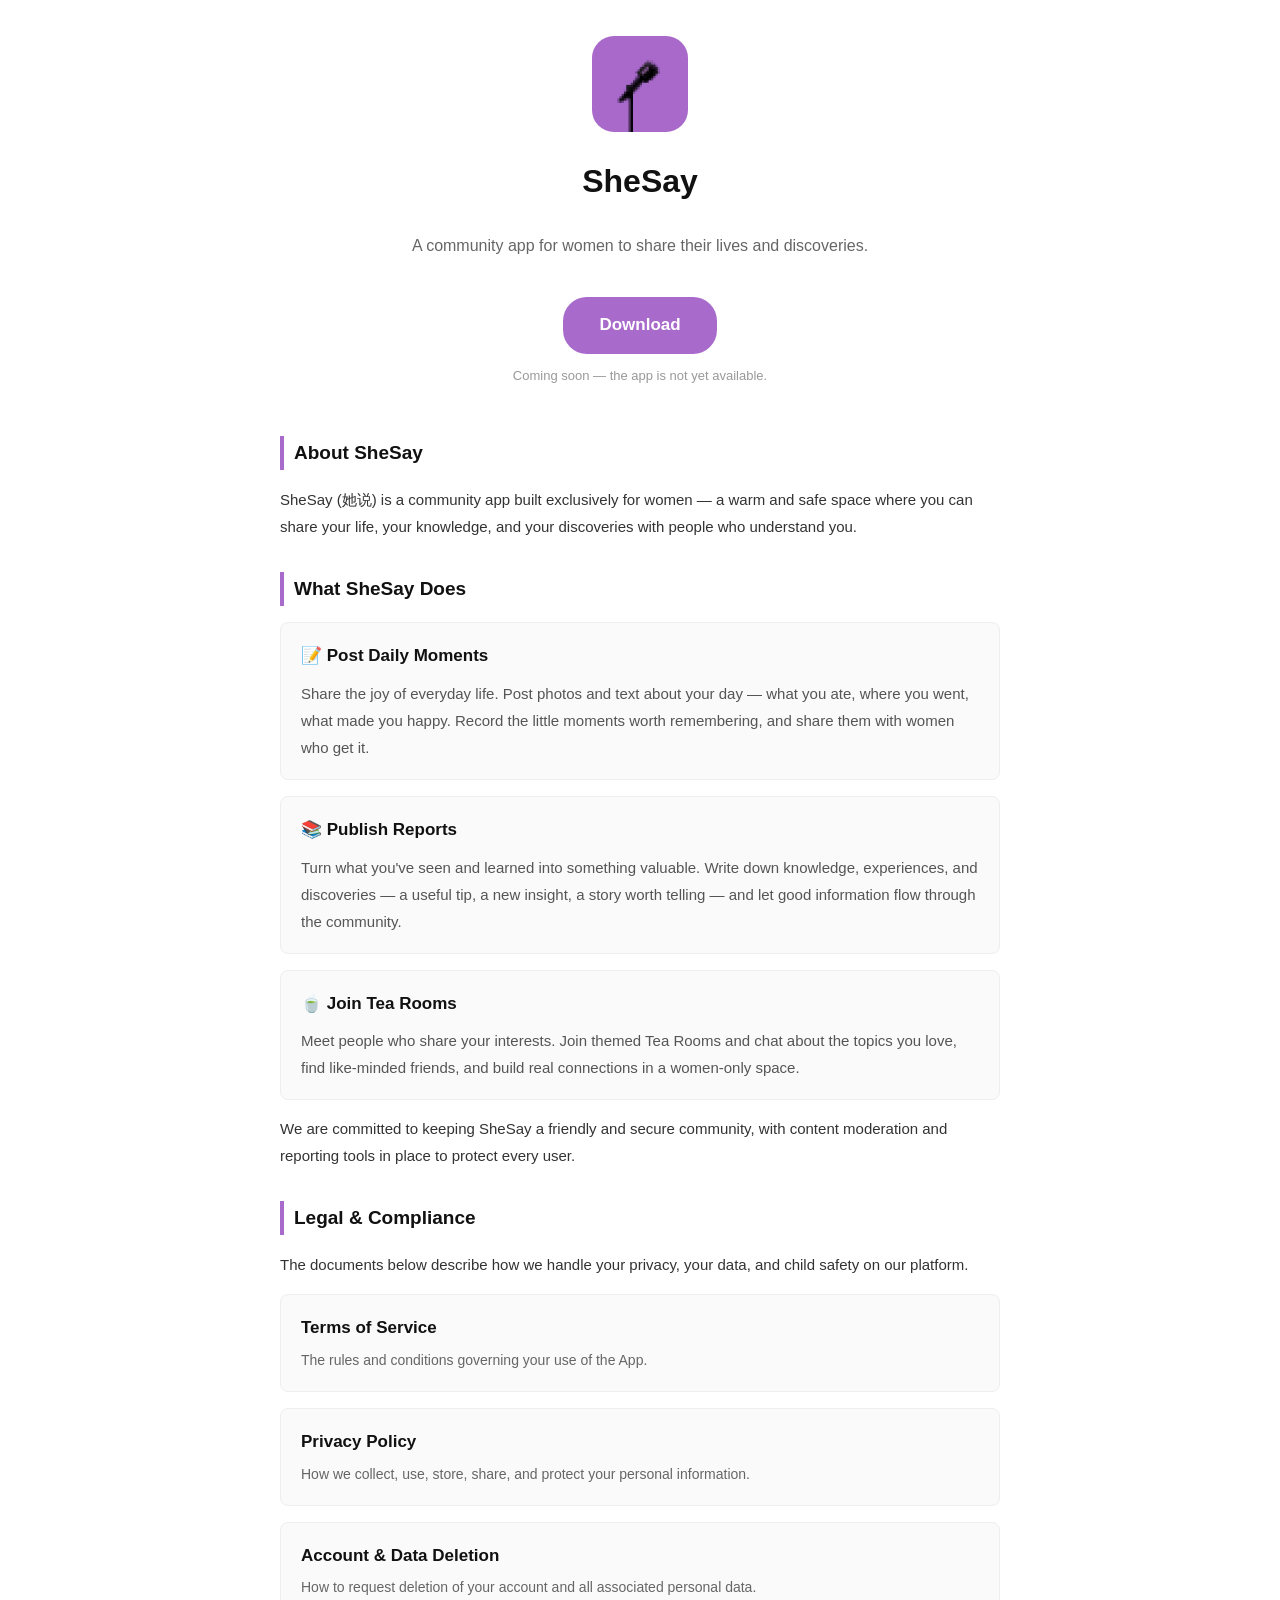
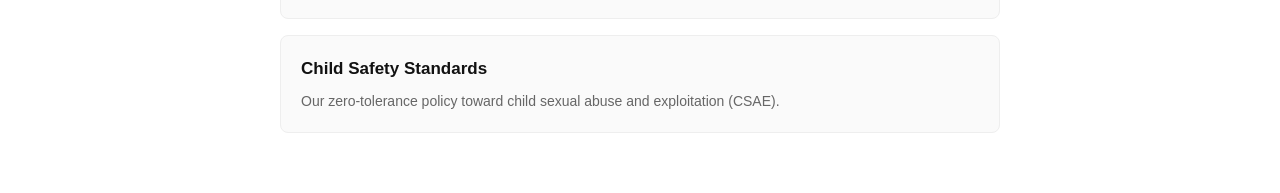
==== index.html @ cd136741 "用途说明标题改为直接陈述（About SheSay / What SheSay Does）" ====
<!DOCTYPE html>
<html lang="en">
<head>
<meta charset="UTF-8">
<meta name="viewport" content="width=device-width, initial-scale=1.0">
<title>SheSay — A Community for Women</title>
<style>
  body { font-family: -apple-system, "Segoe UI", "Helvetica Neue", Arial, sans-serif; line-height: 1.8; color: #333; max-width: 720px; margin: 0 auto; padding: 24px 20px 60px; }
  h1 { font-size: 26px; color: #111; }
  h2 { font-size: 19px; color: #111; margin-top: 32px; border-left: 4px solid #a86acb; padding-left: 10px; }
  .date { color: #888; font-size: 14px; }
  p, li { font-size: 15px; }
  a { color: #a86acb; text-decoration: none; }
  .card { display: block; background: #fafafa; border: 1px solid #eee; border-radius: 8px; padding: 18px 20px; margin-top: 16px; color: #333; }
  .card:hover { border-color: #a86acb; }
  .card .title { font-size: 17px; font-weight: 600; color: #111; }
  .card .desc { font-size: 14px; color: #666; margin-top: 4px; }

  .hero { text-align: center; padding: 12px 0 4px; }
  .hero .tagline { color: #666; font-size: 16px; margin-top: 6px; }
  .download-btn { display: inline-block; background: #a86acb; color: #fff; font-size: 17px; font-weight: 600; padding: 13px 36px; border-radius: 24px; margin-top: 20px; }
  .download-btn:hover { background: #8f4fb0; }
  .coming-soon { color: #999; font-size: 13px; margin-top: 10px; }
  ul { padding-left: 22px; }
  .feature { background: #fafafa; border: 1px solid #eee; border-radius: 8px; padding: 18px 20px; margin-top: 16px; }
  .feature .feature-title { font-size: 17px; font-weight: 600; color: #111; }
  .feature p { margin: 8px 0 0; color: #555; }
</style>
</head>
<body>

<div class="hero">
  <img src="app-icon.png" alt="SheSay app icon" style="width: 96px; height: 96px; border-radius: 22px; display: block; margin: 0 auto 12px;">
  <h1 style="font-size: 32px;">SheSay</h1>
  <p class="tagline">A community app for women to share their lives and discoveries.</p>

  <!-- 下载按钮：App 尚未发布，先预留占位。正式发布后把 href 替换为真实的 APK/AAB 或 Google Play 链接 -->
  <a class="download-btn" href="#">Download</a>
  <p class="coming-soon">Coming soon — the app is not yet available.</p>
</div>

<h2>About SheSay</h2>
<p>SheSay (她说) is a community app built exclusively for women — a warm and safe space where you can share your life, your knowledge, and your discoveries with people who understand you.</p>

<h2>What SheSay Does</h2>

<div class="feature">
  <div class="feature-title">📝 Post Daily Moments</div>
  <p>Share the joy of everyday life. Post photos and text about your day — what you ate, where you went, what made you happy. Record the little moments worth remembering, and share them with women who get it.</p>
</div>

<div class="feature">
  <div class="feature-title">📚 Publish Reports</div>
  <p>Turn what you've seen and learned into something valuable. Write down knowledge, experiences, and discoveries — a useful tip, a new insight, a story worth telling — and let good information flow through the community.</p>
</div>

<div class="feature">
  <div class="feature-title">🍵 Join Tea Rooms</div>
  <p>Meet people who share your interests. Join themed Tea Rooms and chat about the topics you love, find like-minded friends, and build real connections in a women-only space.</p>
</div>

<p>We are committed to keeping SheSay a friendly and secure community, with content moderation and reporting tools in place to protect every user.</p>

<h2>Legal &amp; Compliance</h2>
<p>The documents below describe how we handle your privacy, your data, and child safety on our platform.</p>

<a class="card" href="terms-of-service.html">
  <div class="title">Terms of Service</div>
  <div class="desc">The rules and conditions governing your use of the App.</div>
</a>

<a class="card" href="privacy-policy.html">
  <div class="title">Privacy Policy</div>
  <div class="desc">How we collect, use, store, share, and protect your personal information.</div>
</a>

<a class="card" href="data-deletion.html">
  <div class="title">Account &amp; Data Deletion</div>
  <div class="desc">How to request deletion of your account and all associated personal data.</div>
</a>

<a class="card" href="child-safety-standards.html">
  <div class="title">Child Safety Standards</div>
  <div class="desc">Our zero-tolerance policy toward child sexual abuse and exploitation (CSAE).</div>
</a>

</body>
</html>
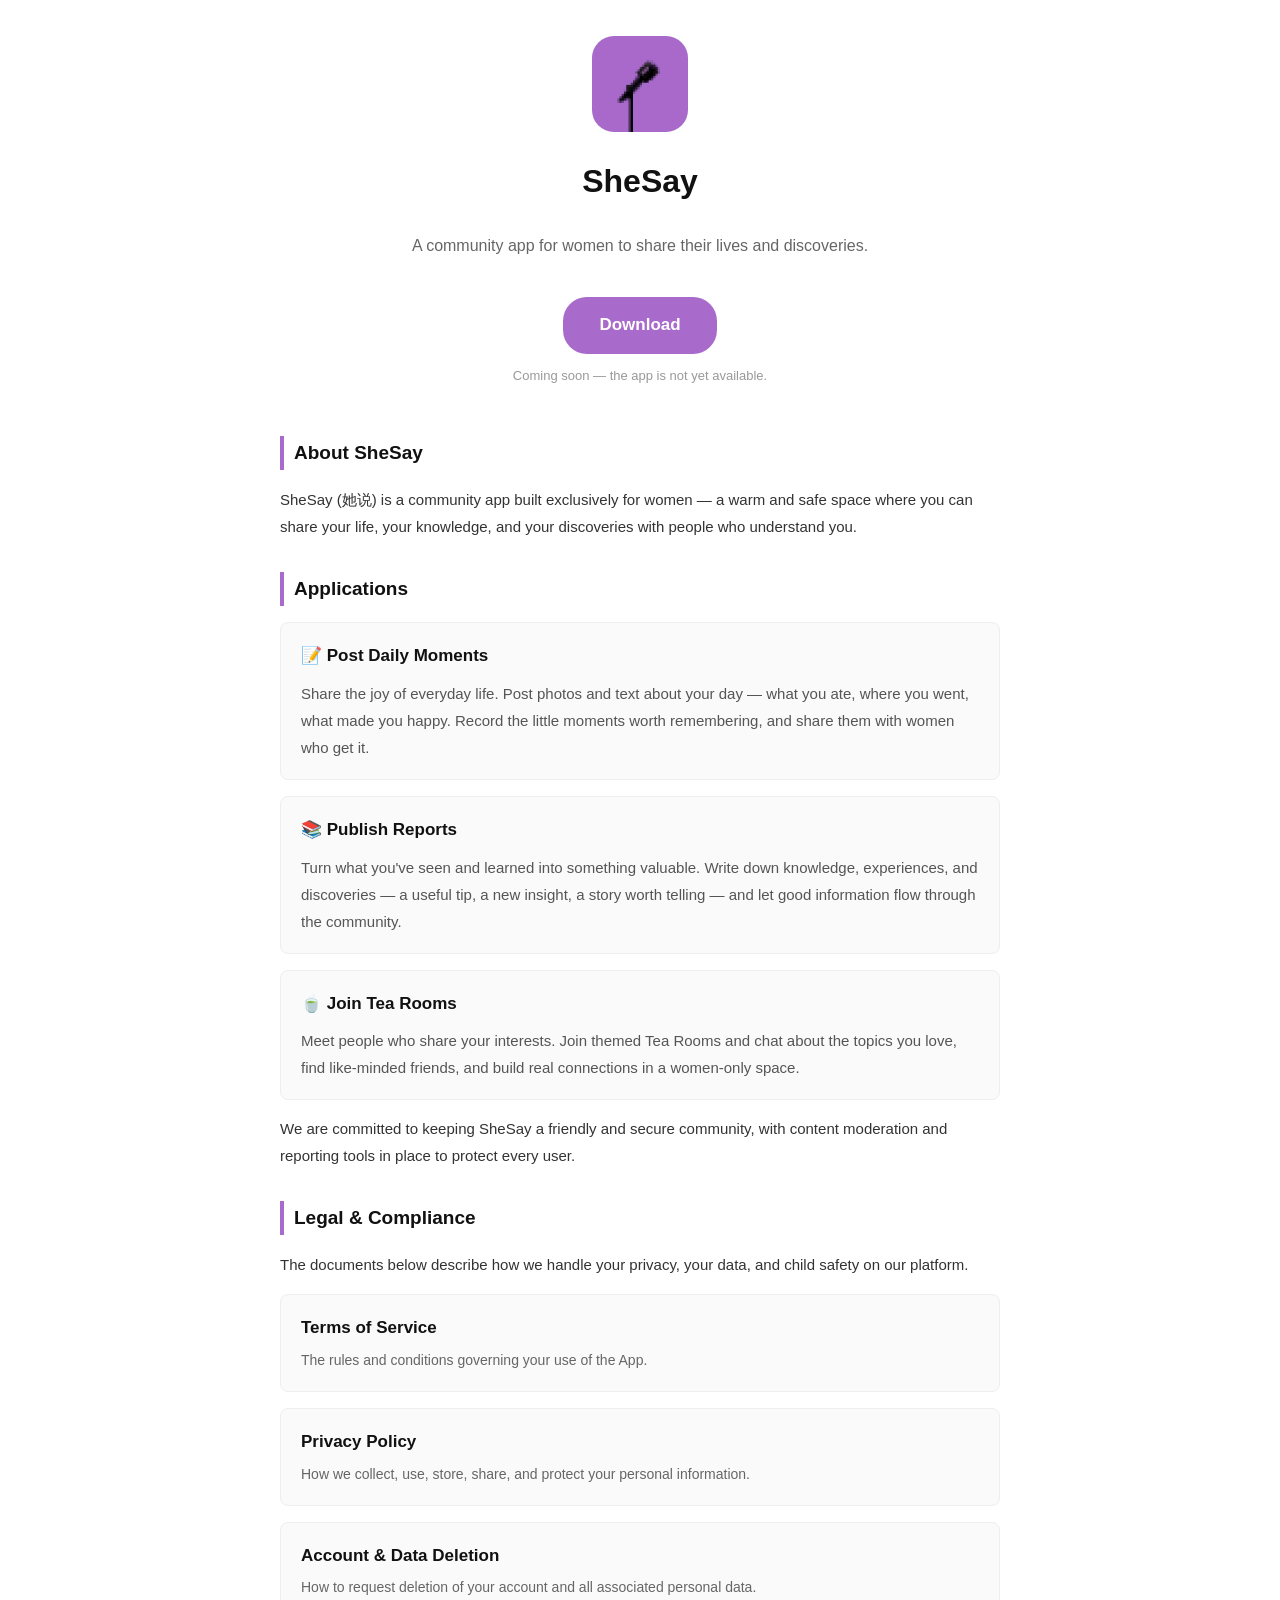
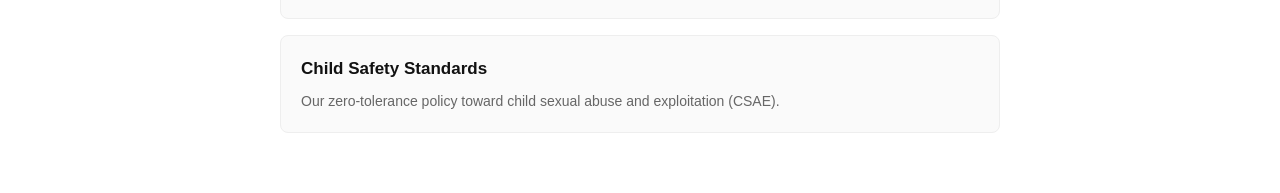
==== commit aa49ac11: "用途标题改为 Applications" ====
--- a/index.html
+++ b/index.html
@@ -42,7 +42,7 @@
 <h2>About SheSay</h2>
 <p>SheSay (她说) is a community app built exclusively for women — a warm and safe space where you can share your life, your knowledge, and your discoveries with people who understand you.</p>
 
-<h2>What SheSay Does</h2>
+<h2>Applications</h2>
 
 <div class="feature">
   <div class="feature-title">📝 Post Daily Moments</div>
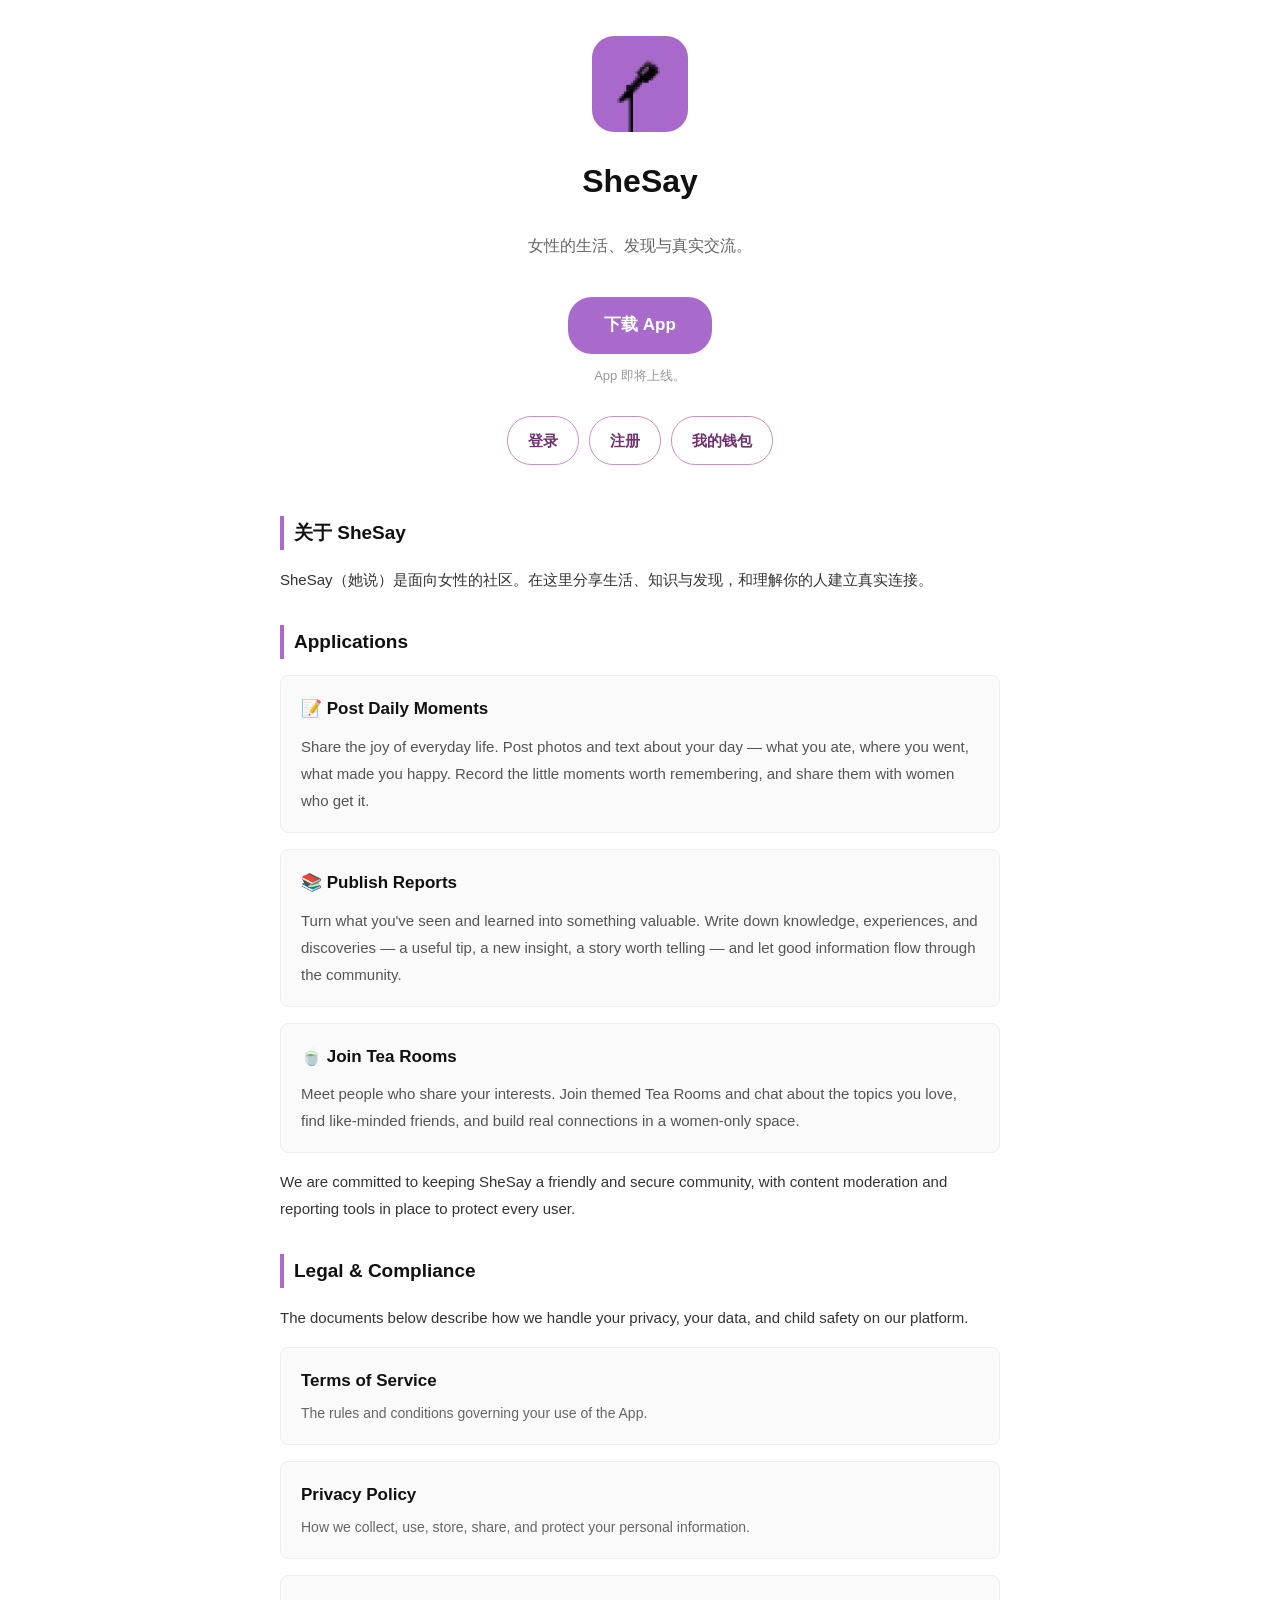
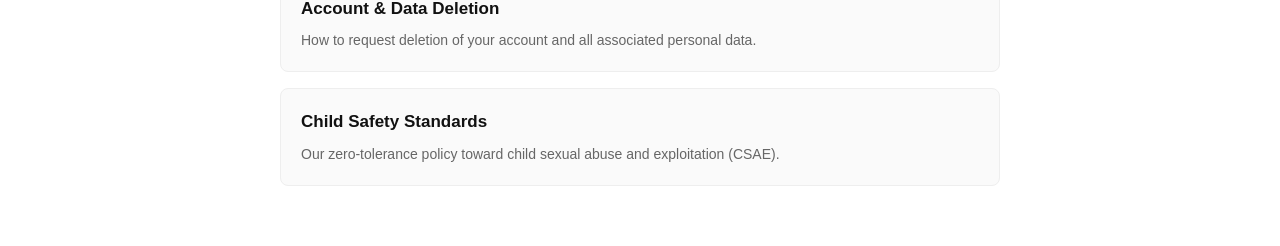
==== commit e4a9fb26: "Add website email auth and wallet recharge choices" ====
--- a/index.html
+++ b/index.html
@@ -1,11 +1,11 @@
 <!DOCTYPE html>
-<html lang="en">
+<html lang="zh-CN">
 <head>
 <meta charset="UTF-8">
 <meta name="viewport" content="width=device-width, initial-scale=1.0">
-<title>SheSay — A Community for Women</title>
+<title>SheSay — 她说</title>
 <style>
-  body { font-family: -apple-system, "Segoe UI", "Helvetica Neue", Arial, sans-serif; line-height: 1.8; color: #333; max-width: 720px; margin: 0 auto; padding: 24px 20px 60px; }
+  body { font-family: -apple-system, "Segoe UI", "PingFang SC", "Microsoft YaHei", sans-serif; line-height: 1.8; color: #333; max-width: 720px; margin: 0 auto; padding: 24px 20px 60px; }
   h1 { font-size: 26px; color: #111; }
   h2 { font-size: 19px; color: #111; margin-top: 32px; border-left: 4px solid #a86acb; padding-left: 10px; }
   .date { color: #888; font-size: 14px; }
@@ -19,6 +19,7 @@
   .hero { text-align: center; padding: 12px 0 4px; }
   .hero .tagline { color: #666; font-size: 16px; margin-top: 6px; }
   .download-btn { display: inline-block; background: #a86acb; color: #fff; font-size: 17px; font-weight: 600; padding: 13px 36px; border-radius: 24px; margin-top: 20px; }
+  .auth-btn { display: inline-block; color: #6e326f; font-size: 15px; font-weight: 600; padding: 10px 20px; border: 1px solid #c991ca; border-radius: 24px; margin: 14px 5px 0; }
   .download-btn:hover { background: #8f4fb0; }
   .coming-soon { color: #999; font-size: 13px; margin-top: 10px; }
   ul { padding-left: 22px; }
@@ -32,15 +33,16 @@
 <div class="hero">
   <img src="app-icon.png" alt="SheSay app icon" style="width: 96px; height: 96px; border-radius: 22px; display: block; margin: 0 auto 12px;">
   <h1 style="font-size: 32px;">SheSay</h1>
-  <p class="tagline">A community app for women to share their lives and discoveries.</p>
+  <p class="tagline">女性的生活、发现与真实交流。</p>
 
   <!-- 下载按钮：App 尚未发布，先预留占位。正式发布后把 href 替换为真实的 APK/AAB 或 Google Play 链接 -->
-  <a class="download-btn" href="#">Download</a>
-  <p class="coming-soon">Coming soon — the app is not yet available.</p>
+  <a class="download-btn" href="#">下载 App</a>
+  <p class="coming-soon">App 即将上线。</p>
+  <p><a class="auth-btn" href="auth.html#login">登录</a><a class="auth-btn" href="auth.html#register">注册</a><a class="auth-btn" href="wallet.html">我的钱包</a></p>
 </div>
 
-<h2>About SheSay</h2>
-<p>SheSay (她说) is a community app built exclusively for women — a warm and safe space where you can share your life, your knowledge, and your discoveries with people who understand you.</p>
+<h2>关于 SheSay</h2>
+<p>SheSay（她说）是面向女性的社区。在这里分享生活、知识与发现，和理解你的人建立真实连接。</p>
 
 <h2>Applications</h2>
 
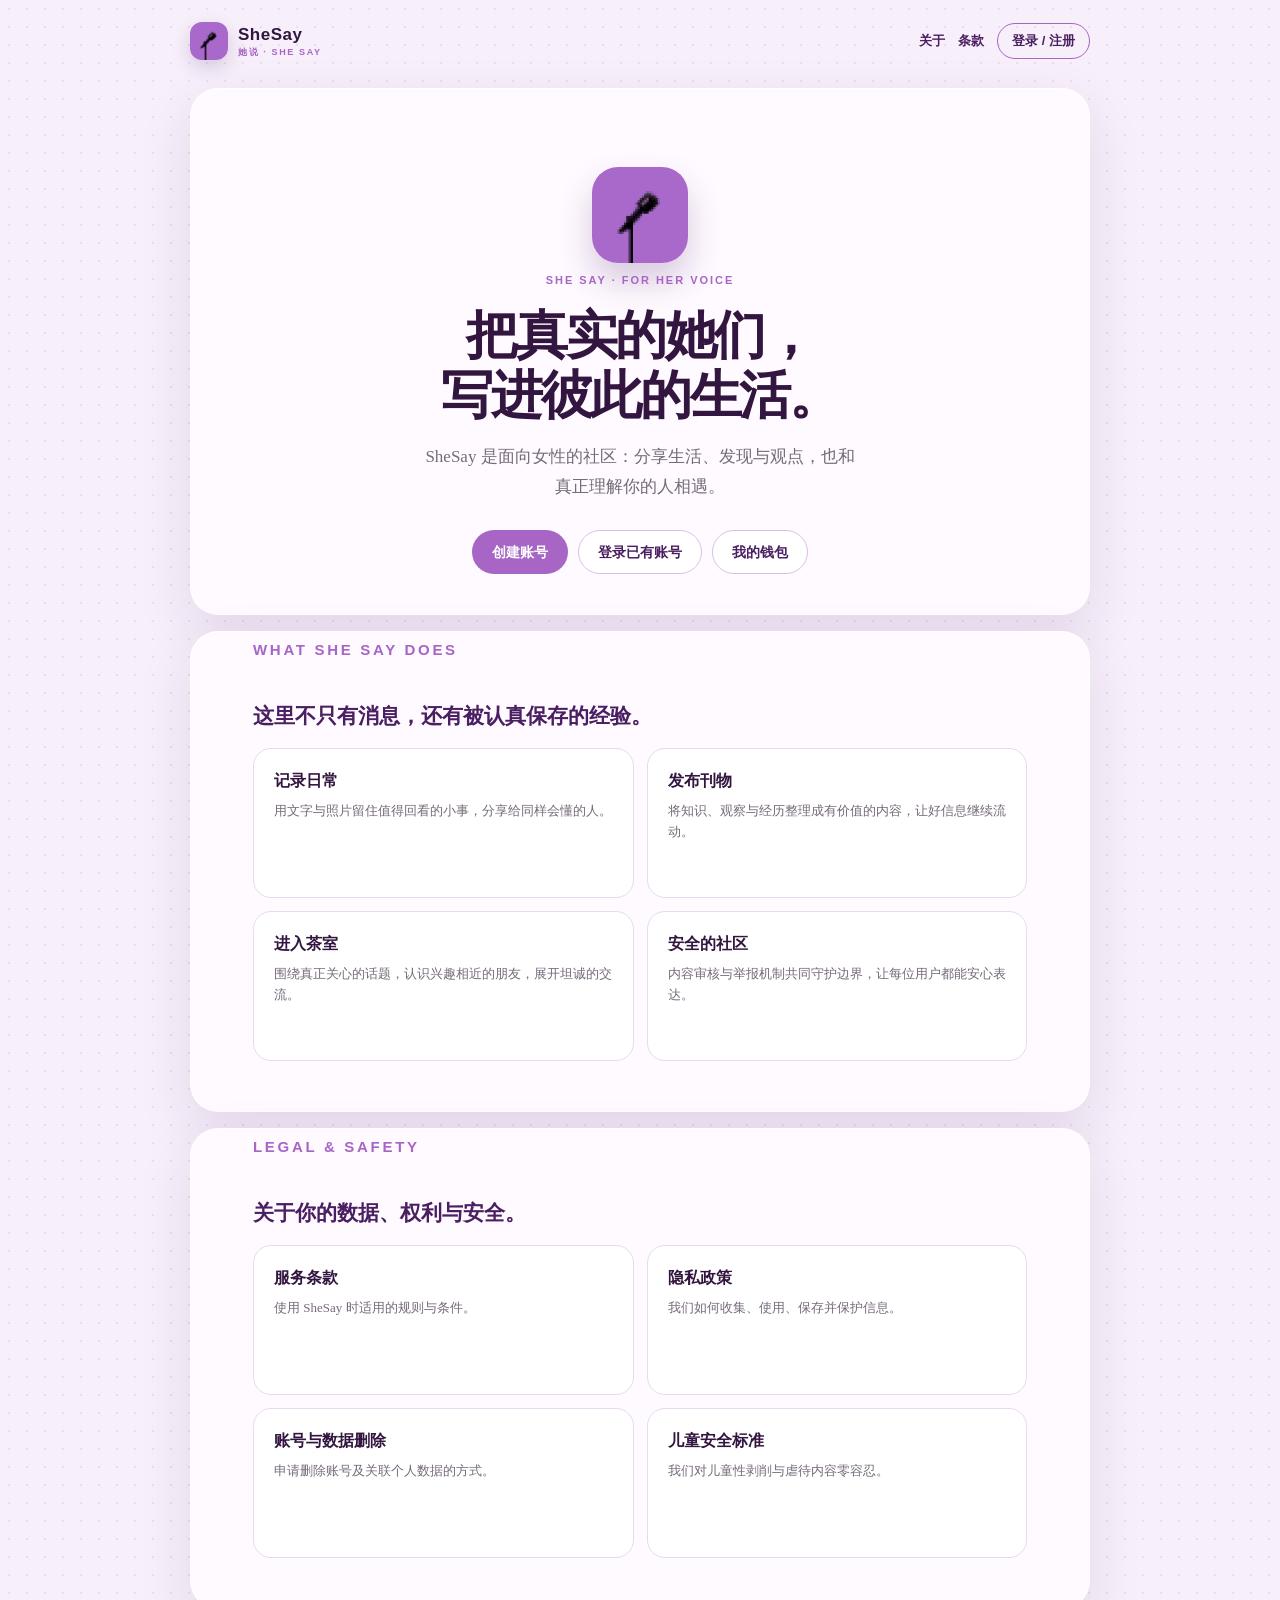
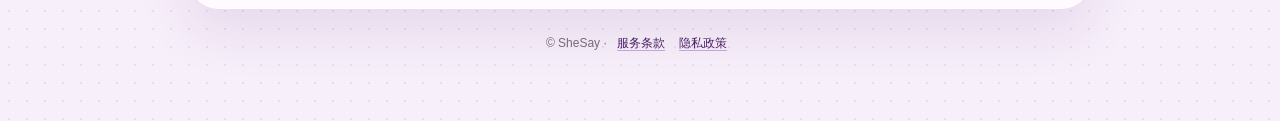
==== commit 03a7aa12: "Unify website theme and repair web email auth" ====
--- a/index.html
+++ b/index.html
@@ -1,90 +1,60 @@
-<!DOCTYPE html>
+<!doctype html>
 <html lang="zh-CN">
 <head>
-<meta charset="UTF-8">
-<meta name="viewport" content="width=device-width, initial-scale=1.0">
-<title>SheSay — 她说</title>
-<style>
-  body { font-family: -apple-system, "Segoe UI", "PingFang SC", "Microsoft YaHei", sans-serif; line-height: 1.8; color: #333; max-width: 720px; margin: 0 auto; padding: 24px 20px 60px; }
-  h1 { font-size: 26px; color: #111; }
-  h2 { font-size: 19px; color: #111; margin-top: 32px; border-left: 4px solid #a86acb; padding-left: 10px; }
-  .date { color: #888; font-size: 14px; }
-  p, li { font-size: 15px; }
-  a { color: #a86acb; text-decoration: none; }
-  .card { display: block; background: #fafafa; border: 1px solid #eee; border-radius: 8px; padding: 18px 20px; margin-top: 16px; color: #333; }
-  .card:hover { border-color: #a86acb; }
-  .card .title { font-size: 17px; font-weight: 600; color: #111; }
-  .card .desc { font-size: 14px; color: #666; margin-top: 4px; }
-
-  .hero { text-align: center; padding: 12px 0 4px; }
-  .hero .tagline { color: #666; font-size: 16px; margin-top: 6px; }
-  .download-btn { display: inline-block; background: #a86acb; color: #fff; font-size: 17px; font-weight: 600; padding: 13px 36px; border-radius: 24px; margin-top: 20px; }
-  .auth-btn { display: inline-block; color: #6e326f; font-size: 15px; font-weight: 600; padding: 10px 20px; border: 1px solid #c991ca; border-radius: 24px; margin: 14px 5px 0; }
-  .download-btn:hover { background: #8f4fb0; }
-  .coming-soon { color: #999; font-size: 13px; margin-top: 10px; }
-  ul { padding-left: 22px; }
-  .feature { background: #fafafa; border: 1px solid #eee; border-radius: 8px; padding: 18px 20px; margin-top: 16px; }
-  .feature .feature-title { font-size: 17px; font-weight: 600; color: #111; }
-  .feature p { margin: 8px 0 0; color: #555; }
-</style>
+  <meta charset="utf-8">
+  <meta name="viewport" content="width=device-width,initial-scale=1">
+  <meta name="theme-color" content="#a765c5">
+  <title>SheSay — 她说</title>
+  <link rel="stylesheet" href="site.css">
 </head>
 <body>
+  <main class="site-shell">
+    <header class="site-header">
+      <a class="brand-link" href="index.html" aria-label="SheSay 首页">
+        <img class="brand-mark" src="app-icon.png" alt="">
+        <span class="brand-word"><strong>SheSay</strong><small>她说 · SHE SAY</small></span>
+      </a>
+      <nav class="site-nav" aria-label="主导航">
+        <a href="#about">关于</a>
+        <a href="#legal">条款</a>
+        <a class="nav-cta" href="auth.html#login">登录 / 注册</a>
+      </nav>
+    </header>
 
-<div class="hero">
-  <img src="app-icon.png" alt="SheSay app icon" style="width: 96px; height: 96px; border-radius: 22px; display: block; margin: 0 auto 12px;">
-  <h1 style="font-size: 32px;">SheSay</h1>
-  <p class="tagline">女性的生活、发现与真实交流。</p>
+    <section class="paper home-hero">
+      <img class="home-icon" src="app-icon.png" alt="SheSay 应用图标">
+      <p class="eyebrow">SHE SAY · FOR HER VOICE</p>
+      <h1>把真实的她们，<br>写进彼此的生活。</h1>
+      <p class="home-lead">SheSay 是面向女性的社区：分享生活、发现与观点，也和真正理解你的人相遇。</p>
+      <div class="action-row">
+        <a class="button" href="auth.html#register">创建账号</a>
+        <a class="button ghost" href="auth.html#login">登录已有账号</a>
+        <a class="button ghost" href="wallet.html">我的钱包</a>
+      </div>
+    </section>
 
-  <!-- 下载按钮：App 尚未发布，先预留占位。正式发布后把 href 替换为真实的 APK/AAB 或 Google Play 链接 -->
-  <a class="download-btn" href="#">下载 App</a>
-  <p class="coming-soon">App 即将上线。</p>
-  <p><a class="auth-btn" href="auth.html#login">登录</a><a class="auth-btn" href="auth.html#register">注册</a><a class="auth-btn" href="wallet.html">我的钱包</a></p>
-</div>
+    <section id="about" class="paper home-content" style="margin-top:16px">
+      <p class="eyebrow">WHAT SHE SAY DOES</p>
+      <h2>这里不只有消息，还有被认真保存的经验。</h2>
+      <div class="feature-grid">
+        <article class="feature"><div class="feature-title">记录日常</div><p>用文字与照片留住值得回看的小事，分享给同样会懂的人。</p></article>
+        <article class="feature"><div class="feature-title">发布刊物</div><p>将知识、观察与经历整理成有价值的内容，让好信息继续流动。</p></article>
+        <article class="feature"><div class="feature-title">进入茶室</div><p>围绕真正关心的话题，认识兴趣相近的朋友，展开坦诚的交流。</p></article>
+        <article class="feature"><div class="feature-title">安全的社区</div><p>内容审核与举报机制共同守护边界，让每位用户都能安心表达。</p></article>
+      </div>
+    </section>
 
-<h2>关于 SheSay</h2>
-<p>SheSay（她说）是面向女性的社区。在这里分享生活、知识与发现，和理解你的人建立真实连接。</p>
-
-<h2>Applications</h2>
-
-<div class="feature">
-  <div class="feature-title">📝 Post Daily Moments</div>
-  <p>Share the joy of everyday life. Post photos and text about your day — what you ate, where you went, what made you happy. Record the little moments worth remembering, and share them with women who get it.</p>
-</div>
-
-<div class="feature">
-  <div class="feature-title">📚 Publish Reports</div>
-  <p>Turn what you've seen and learned into something valuable. Write down knowledge, experiences, and discoveries — a useful tip, a new insight, a story worth telling — and let good information flow through the community.</p>
-</div>
-
-<div class="feature">
-  <div class="feature-title">🍵 Join Tea Rooms</div>
-  <p>Meet people who share your interests. Join themed Tea Rooms and chat about the topics you love, find like-minded friends, and build real connections in a women-only space.</p>
-</div>
-
-<p>We are committed to keeping SheSay a friendly and secure community, with content moderation and reporting tools in place to protect every user.</p>
-
-<h2>Legal &amp; Compliance</h2>
-<p>The documents below describe how we handle your privacy, your data, and child safety on our platform.</p>
-
-<a class="card" href="terms-of-service.html">
-  <div class="title">Terms of Service</div>
-  <div class="desc">The rules and conditions governing your use of the App.</div>
-</a>
-
-<a class="card" href="privacy-policy.html">
-  <div class="title">Privacy Policy</div>
-  <div class="desc">How we collect, use, store, share, and protect your personal information.</div>
-</a>
-
-<a class="card" href="data-deletion.html">
-  <div class="title">Account &amp; Data Deletion</div>
-  <div class="desc">How to request deletion of your account and all associated personal data.</div>
-</a>
-
-<a class="card" href="child-safety-standards.html">
-  <div class="title">Child Safety Standards</div>
-  <div class="desc">Our zero-tolerance policy toward child sexual abuse and exploitation (CSAE).</div>
-</a>
-
+    <section id="legal" class="paper home-content" style="margin-top:16px">
+      <p class="eyebrow">LEGAL &amp; SAFETY</p>
+      <h2>关于你的数据、权利与安全。</h2>
+      <div class="legal-grid">
+        <a class="legal-card" href="terms-of-service.html"><div class="title">服务条款</div><div class="desc">使用 SheSay 时适用的规则与条件。</div></a>
+        <a class="legal-card" href="privacy-policy.html"><div class="title">隐私政策</div><div class="desc">我们如何收集、使用、保存并保护信息。</div></a>
+        <a class="legal-card" href="data-deletion.html"><div class="title">账号与数据删除</div><div class="desc">申请删除账号及关联个人数据的方式。</div></a>
+        <a class="legal-card" href="child-safety-standards.html"><div class="title">儿童安全标准</div><div class="desc">我们对儿童性剥削与虐待内容零容忍。</div></a>
+      </div>
+    </section>
+    <footer class="site-footer">© SheSay · <a href="terms-of-service.html">服务条款</a><a href="privacy-policy.html">隐私政策</a></footer>
+  </main>
 </body>
 </html>
--- a/site.css
+++ b/site.css
@@ -0,0 +1,107 @@
+:root {
+  --she-purple: #a765c5;
+  --she-purple-deep: #4a1f62;
+  --she-purple-ink: #32163f;
+  --she-lilac: #f7effa;
+  --she-paper: #fffaff;
+  --she-ink: #291e2d;
+  --she-muted: #756a79;
+  --she-line: #e8d9ee;
+  --she-shadow: 0 20px 55px rgba(74, 31, 98, .11);
+}
+
+* { box-sizing: border-box; }
+
+html { background: var(--she-lilac); }
+
+body {
+  min-height: 100vh;
+  margin: 0;
+  color: var(--she-ink);
+  background-color: var(--she-lilac);
+  background-image: radial-gradient(rgba(167, 101, 197, .15) .8px, transparent .8px);
+  background-size: 18px 18px;
+  font-family: "Noto Serif SC", "Songti SC", "STSong", "PingFang SC", serif;
+  line-height: 1.8;
+}
+
+a { color: var(--she-purple-deep); text-decoration-color: rgba(167, 101, 197, .55); text-underline-offset: 3px; }
+a:hover { color: var(--she-purple); }
+
+.site-shell { width: min(900px, calc(100% - 32px)); margin: 0 auto; padding: 22px 0 68px; }
+.site-header { display: flex; align-items: center; justify-content: space-between; gap: 18px; margin: 0 0 28px; }
+.brand-link { display: inline-flex; align-items: center; gap: 10px; color: var(--she-purple-ink); text-decoration: none; }
+.brand-link:hover { color: var(--she-purple-ink); }
+.brand-mark { width: 38px; height: 38px; border-radius: 12px; box-shadow: 0 7px 18px rgba(74, 31, 98, .18); }
+.brand-word { display: grid; line-height: 1; }
+.brand-word strong { font: 800 17px/1 ui-rounded, "PingFang SC", sans-serif; letter-spacing: .03em; }
+.brand-word small { margin-top: 5px; color: var(--she-purple); font: 700 9px/1 ui-rounded, sans-serif; letter-spacing: .18em; }
+.site-nav { display: flex; align-items: center; gap: 13px; font: 700 13px/1.2 ui-rounded, "PingFang SC", sans-serif; }
+.site-nav a { text-decoration: none; }
+.site-nav .nav-cta { padding: 9px 14px; border: 1px solid var(--she-purple); border-radius: 999px; color: var(--she-purple-deep); }
+.site-nav .nav-cta:hover { background: var(--she-purple); color: #fff; }
+
+.paper { background: color-mix(in srgb, var(--she-paper) 94%, white); border: 1px solid rgba(255,255,255,.92); box-shadow: var(--she-shadow); border-radius: 28px; }
+.page-heading { padding: clamp(26px, 6vw, 56px) clamp(22px, 6vw, 62px) 27px; border-bottom: 1px solid var(--she-line); }
+.eyebrow { margin: 0 0 8px; color: var(--she-purple); font: 800 11px/1.4 ui-rounded, "PingFang SC", sans-serif; letter-spacing: .18em; text-transform: uppercase; }
+h1 { margin: 0; color: var(--she-purple-ink); font-size: clamp(30px, 7vw, 52px); line-height: 1.15; letter-spacing: -.045em; }
+.date { margin: 13px 0 0; color: var(--she-muted); font: 13px/1.6 ui-rounded, "PingFang SC", sans-serif; }
+.document { padding: 14px clamp(22px, 6vw, 62px) 48px; }
+.document h2 { margin: 38px 0 12px; color: var(--she-purple-deep); font-size: 20px; line-height: 1.4; }
+.document p, .document li { font-size: 15px; }
+.document ul { padding-left: 1.3em; }
+.document li + li { margin-top: 7px; }
+.notice-box { margin-top: 18px; padding: 18px 20px; background: #fbf4fd; border: 1px solid #e8d7f0; border-radius: 16px; }
+.site-footer { padding: 25px 8px 0; color: var(--she-muted); font: 12px/1.6 ui-rounded, "PingFang SC", sans-serif; text-align: center; }
+.site-footer a { margin: 0 7px; }
+
+.home-hero { padding: clamp(40px, 8vw, 78px) clamp(22px, 8vw, 72px) 40px; text-align: center; }
+.home-icon { width: 96px; height: 96px; border-radius: 26px; box-shadow: 0 18px 34px rgba(74, 31, 98, .22); }
+.home-hero h1 { margin-top: 18px; }
+.home-lead { max-width: 430px; margin: 16px auto 0; color: var(--she-muted); font-size: 17px; }
+.action-row { display: flex; flex-wrap: wrap; justify-content: center; gap: 10px; margin-top: 27px; }
+.button { display: inline-flex; align-items: center; justify-content: center; min-height: 44px; padding: 0 19px; border: 1px solid transparent; border-radius: 999px; background: var(--she-purple); color: white; font: 800 14px/1 ui-rounded, "PingFang SC", sans-serif; text-decoration: none; cursor: pointer; transition: transform .18s ease, box-shadow .18s ease, background .18s ease; }
+.button:hover { color: white; background: var(--she-purple-deep); box-shadow: 0 10px 20px rgba(74,31,98,.19); transform: translateY(-1px); }
+.button.ghost { border-color: #d9c2e5; background: #fff; color: var(--she-purple-deep); }
+.button.ghost:hover { background: #fbf5fe; color: var(--she-purple-deep); }
+.home-content { padding: 7px clamp(22px, 6vw, 62px) 50px; }
+.home-content h2 { margin: 38px 0 12px; color: var(--she-purple-deep); font-size: 21px; }
+.home-content p { font-size: 15px; }
+.feature-grid, .legal-grid { display: grid; grid-template-columns: repeat(2, minmax(0,1fr)); gap: 13px; }
+.feature, .legal-card { min-height: 150px; padding: 20px; border: 1px solid var(--she-line); border-radius: 18px; background: #fff; }
+.feature-title, .legal-card .title { color: var(--she-purple-ink); font: 800 16px/1.45 ui-rounded, "PingFang SC", sans-serif; }
+.feature p, .legal-card .desc { margin: 8px 0 0; color: var(--she-muted); font-size: 13px; line-height: 1.65; }
+.legal-card { display: block; color: inherit; text-decoration: none; transition: border-color .18s ease, transform .18s ease, box-shadow .18s ease; }
+.legal-card:hover { color: inherit; border-color: var(--she-purple); box-shadow: 0 10px 25px rgba(74,31,98,.09); transform: translateY(-2px); }
+
+.auth-stage { width: min(470px, calc(100% - 32px)); margin: 8vh auto 48px; }
+.auth-card { padding: clamp(28px, 7vw, 46px); }
+.auth-card h1 { font-size: clamp(32px, 8vw, 46px); }
+.auth-subtitle { margin: 12px 0 26px; color: var(--she-muted); font-size: 15px; }
+.tabs { display: flex; gap: 3px; margin: 0 0 24px; padding: 4px; background: #f6eff8; border-radius: 12px; }
+.tabs button { flex: 1; min-height: 39px; border: 0; border-radius: 9px; color: var(--she-muted); background: transparent; font: 800 14px/1 ui-rounded, "PingFang SC", sans-serif; cursor: pointer; }
+.tabs button.active { background: #fff; color: var(--she-purple-deep); box-shadow: 0 3px 10px rgba(74,31,98,.1); }
+label { display: block; margin: 15px 0 6px; color: var(--she-purple-ink); font: 800 13px/1.4 ui-rounded, "PingFang SC", sans-serif; }
+input { width: 100%; min-height: 47px; padding: 0 13px; border: 1px solid #dfcde7; border-radius: 12px; background: #fff; color: var(--she-ink); font: 15px/1.4 ui-rounded, "PingFang SC", sans-serif; outline: none; }
+input:focus { border-color: var(--she-purple); box-shadow: 0 0 0 3px rgba(167,101,197,.14); }
+.code-row { display: grid; grid-template-columns: 1fr auto; gap: 8px; align-items: end; }
+.code-row .button { min-height: 47px; padding: 0 13px; white-space: nowrap; }
+.auth-submit { width: 100%; margin-top: 24px; }
+.auth-note, .notice { min-height: 22px; margin: 15px 0 0; color: var(--she-muted); font: 13px/1.65 ui-rounded, "PingFang SC", sans-serif; }
+.notice.error { color: #a52c54; }.notice.success { color: #267557; }
+.choice-panel { margin-top: 20px; padding: 18px; border: 1px solid #e6d4ed; border-radius: 16px; background: #fcf7fe; }
+.choice-panel p { margin: 0 0 12px; color: var(--she-purple-ink); font-size: 14px; line-height: 1.65; }
+.choice-panel .button { width: 100%; margin-top: 8px; }.choice-panel .replace { border-color: #d7b4c2; color: #8b2544; }
+.hidden { display: none !important; }
+.captcha-wrap { margin-top: 16px; overflow: hidden; }
+
+.wallet-shell { width: min(720px, calc(100% - 32px)); margin: 0 auto; padding: 22px 0 68px; }
+.wallet-card { padding: clamp(27px, 6vw, 46px); }.wallet-card h1 { font-size: clamp(32px,7vw,48px); }
+.wallet-name { margin-top: 24px; color: var(--she-muted); font: 700 14px/1.5 ui-rounded, "PingFang SC", sans-serif; }
+.amount { margin: 2px 0 10px; color: var(--she-purple-ink); font: 800 clamp(43px, 10vw, 65px)/1 ui-rounded, "PingFang SC", sans-serif; letter-spacing: -.07em; }
+.muted { color: var(--she-muted); }.wallet-actions { display: flex; flex-wrap: wrap; gap: 9px; margin-top: 22px; }
+.recharge { margin-top: 30px; padding-top: 25px; border-top: 1px solid var(--she-line); }.recharge h2 { margin: 0; color: var(--she-purple-deep); font-size: 21px; }
+.payment-options { display: grid; grid-template-columns: repeat(2, minmax(0,1fr)); gap: 12px; margin-top: 15px; }
+.payment-option { min-height: 132px; padding: 18px; border: 1px solid var(--she-line); border-radius: 17px; background: #fff; color: var(--she-ink); text-align: left; cursor: pointer; }.payment-option:hover { border-color: var(--she-purple); background: #fdf9ff; }.payment-option strong, .payment-option span { display: block; }.payment-option strong { color: var(--she-purple-ink); font: 800 17px/1.3 ui-rounded, "PingFang SC", sans-serif; }.payment-option span { margin-top: 8px; color: var(--she-muted); font-size: 13px; line-height: 1.55; }
+
+@media (max-width: 620px) { .site-shell, .wallet-shell { width: min(100% - 24px, 900px); padding-top: 13px; }.site-header { margin-bottom: 18px; }.site-nav { gap: 9px; font-size: 12px; }.site-nav a:not(.nav-cta) { display: none; }.feature-grid, .legal-grid, .payment-options { grid-template-columns: 1fr; }.home-hero { padding-top: 42px; }.auth-stage { margin-top: 22px; }.code-row { grid-template-columns: 1fr; }.code-row .button { width: 100%; } }
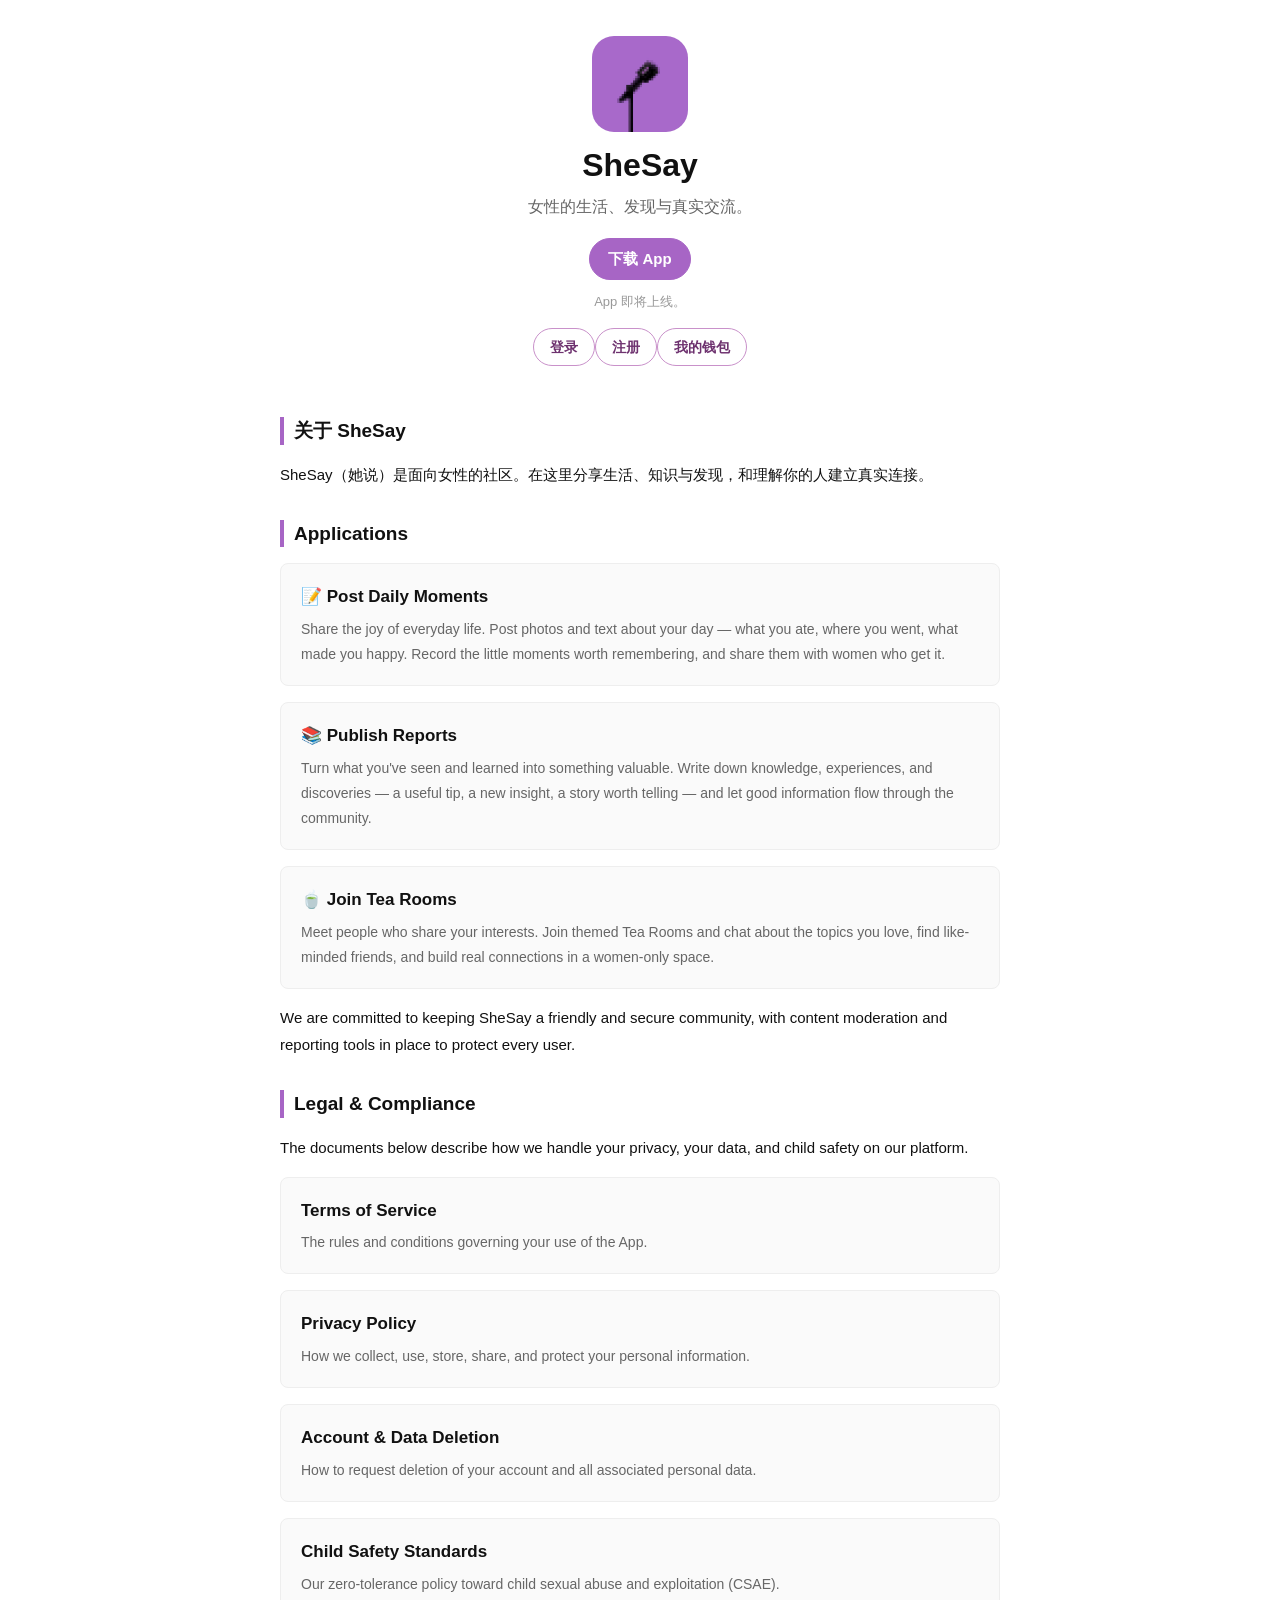
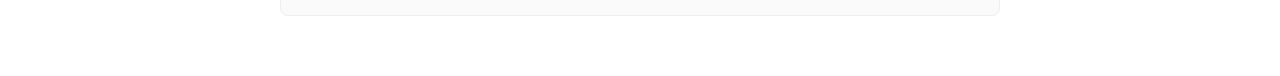
==== commit 364053e5: "Restore website copy and align styling with app" ====
--- a/index.html
+++ b/index.html
@@ -1,60 +1,69 @@
-<!doctype html>
+<!DOCTYPE html>
 <html lang="zh-CN">
 <head>
-  <meta charset="utf-8">
-  <meta name="viewport" content="width=device-width,initial-scale=1">
-  <meta name="theme-color" content="#a765c5">
-  <title>SheSay — 她说</title>
-  <link rel="stylesheet" href="site.css">
+<meta charset="UTF-8">
+<meta name="viewport" content="width=device-width, initial-scale=1.0">
+<meta name="theme-color" content="#a765c5">
+<title>SheSay — 她说</title>
+<link rel="stylesheet" href="site.css">
 </head>
 <body>
-  <main class="site-shell">
-    <header class="site-header">
-      <a class="brand-link" href="index.html" aria-label="SheSay 首页">
-        <img class="brand-mark" src="app-icon.png" alt="">
-        <span class="brand-word"><strong>SheSay</strong><small>她说 · SHE SAY</small></span>
-      </a>
-      <nav class="site-nav" aria-label="主导航">
-        <a href="#about">关于</a>
-        <a href="#legal">条款</a>
-        <a class="nav-cta" href="auth.html#login">登录 / 注册</a>
-      </nav>
-    </header>
+<main class="site-shell">
+<div class="hero">
+  <img class="home-icon" src="app-icon.png" alt="SheSay app icon">
+  <h1 style="font-size: 32px;">SheSay</h1>
+  <p class="tagline">女性的生活、发现与真实交流。</p>
 
-    <section class="paper home-hero">
-      <img class="home-icon" src="app-icon.png" alt="SheSay 应用图标">
-      <p class="eyebrow">SHE SAY · FOR HER VOICE</p>
-      <h1>把真实的她们，<br>写进彼此的生活。</h1>
-      <p class="home-lead">SheSay 是面向女性的社区：分享生活、发现与观点，也和真正理解你的人相遇。</p>
-      <div class="action-row">
-        <a class="button" href="auth.html#register">创建账号</a>
-        <a class="button ghost" href="auth.html#login">登录已有账号</a>
-        <a class="button ghost" href="wallet.html">我的钱包</a>
-      </div>
-    </section>
+  <!-- 下载按钮：App 尚未发布，先预留占位。正式发布后把 href 替换为真实的 APK/AAB 或 Google Play 链接 -->
+  <a class="download-btn" href="#">下载 App</a>
+  <p class="coming-soon">App 即将上线。</p>
+  <p><a class="auth-btn" href="auth.html#login">登录</a><a class="auth-btn" href="auth.html#register">注册</a><a class="auth-btn" href="wallet.html">我的钱包</a></p>
+</div>
 
-    <section id="about" class="paper home-content" style="margin-top:16px">
-      <p class="eyebrow">WHAT SHE SAY DOES</p>
-      <h2>这里不只有消息，还有被认真保存的经验。</h2>
-      <div class="feature-grid">
-        <article class="feature"><div class="feature-title">记录日常</div><p>用文字与照片留住值得回看的小事，分享给同样会懂的人。</p></article>
-        <article class="feature"><div class="feature-title">发布刊物</div><p>将知识、观察与经历整理成有价值的内容，让好信息继续流动。</p></article>
-        <article class="feature"><div class="feature-title">进入茶室</div><p>围绕真正关心的话题，认识兴趣相近的朋友，展开坦诚的交流。</p></article>
-        <article class="feature"><div class="feature-title">安全的社区</div><p>内容审核与举报机制共同守护边界，让每位用户都能安心表达。</p></article>
-      </div>
-    </section>
+<h2>关于 SheSay</h2>
+<p>SheSay（她说）是面向女性的社区。在这里分享生活、知识与发现，和理解你的人建立真实连接。</p>
 
-    <section id="legal" class="paper home-content" style="margin-top:16px">
-      <p class="eyebrow">LEGAL &amp; SAFETY</p>
-      <h2>关于你的数据、权利与安全。</h2>
-      <div class="legal-grid">
-        <a class="legal-card" href="terms-of-service.html"><div class="title">服务条款</div><div class="desc">使用 SheSay 时适用的规则与条件。</div></a>
-        <a class="legal-card" href="privacy-policy.html"><div class="title">隐私政策</div><div class="desc">我们如何收集、使用、保存并保护信息。</div></a>
-        <a class="legal-card" href="data-deletion.html"><div class="title">账号与数据删除</div><div class="desc">申请删除账号及关联个人数据的方式。</div></a>
-        <a class="legal-card" href="child-safety-standards.html"><div class="title">儿童安全标准</div><div class="desc">我们对儿童性剥削与虐待内容零容忍。</div></a>
-      </div>
-    </section>
-    <footer class="site-footer">© SheSay · <a href="terms-of-service.html">服务条款</a><a href="privacy-policy.html">隐私政策</a></footer>
-  </main>
+<h2>Applications</h2>
+
+<div class="feature">
+  <div class="feature-title">📝 Post Daily Moments</div>
+  <p>Share the joy of everyday life. Post photos and text about your day — what you ate, where you went, what made you happy. Record the little moments worth remembering, and share them with women who get it.</p>
+</div>
+
+<div class="feature">
+  <div class="feature-title">📚 Publish Reports</div>
+  <p>Turn what you've seen and learned into something valuable. Write down knowledge, experiences, and discoveries — a useful tip, a new insight, a story worth telling — and let good information flow through the community.</p>
+</div>
+
+<div class="feature">
+  <div class="feature-title">🍵 Join Tea Rooms</div>
+  <p>Meet people who share your interests. Join themed Tea Rooms and chat about the topics you love, find like-minded friends, and build real connections in a women-only space.</p>
+</div>
+
+<p>We are committed to keeping SheSay a friendly and secure community, with content moderation and reporting tools in place to protect every user.</p>
+
+<h2>Legal &amp; Compliance</h2>
+<p>The documents below describe how we handle your privacy, your data, and child safety on our platform.</p>
+
+<a class="legal-card" href="terms-of-service.html">
+  <div class="title">Terms of Service</div>
+  <div class="desc">The rules and conditions governing your use of the App.</div>
+</a>
+
+<a class="legal-card" href="privacy-policy.html">
+  <div class="title">Privacy Policy</div>
+  <div class="desc">How we collect, use, store, share, and protect your personal information.</div>
+</a>
+
+<a class="legal-card" href="data-deletion.html">
+  <div class="title">Account &amp; Data Deletion</div>
+  <div class="desc">How to request deletion of your account and all associated personal data.</div>
+</a>
+
+<a class="legal-card" href="child-safety-standards.html">
+  <div class="title">Child Safety Standards</div>
+  <div class="desc">Our zero-tolerance policy toward child sexual abuse and exploitation (CSAE).</div>
+</a>
+</main>
 </body>
 </html>
--- a/site.css
+++ b/site.css
@@ -1,107 +1,33 @@
-:root {
-  --she-purple: #a765c5;
-  --she-purple-deep: #4a1f62;
-  --she-purple-ink: #32163f;
-  --she-lilac: #f7effa;
-  --she-paper: #fffaff;
-  --she-ink: #291e2d;
-  --she-muted: #756a79;
-  --she-line: #e8d9ee;
-  --she-shadow: 0 20px 55px rgba(74, 31, 98, .11);
-}
+:root { --app-purple: #a765c5; --ink: #111; --muted: #666; --line: #e0e0e0; --soft: #f5f5f7; }
+* { box-sizing: border-box; }
+html, body { margin: 0; background: #fff; color: var(--ink); }
+body { font-family: -apple-system, BlinkMacSystemFont, "Segoe UI", "PingFang SC", "Microsoft YaHei", sans-serif; font-size: 15px; line-height: 1.8; }
+a { color: var(--app-purple); text-decoration: none; }
+a:hover { color: #8e4cab; }
+.site-shell, .wallet-shell { width: min(720px, calc(100% - 40px)); margin: 0 auto; padding: 24px 0 60px; }
+.site-header { display: flex; align-items: center; justify-content: space-between; margin-bottom: 24px; }
+.brand-link { display: inline-flex; align-items: center; color: var(--ink); text-decoration: none; }
+.brand-mark { width: 34px; height: 34px; border-radius: 9px; margin-right: 9px; }
+.brand-word strong { font-size: 17px; }.brand-word small { display: none; }
+.site-nav { display: flex; gap: 14px; font-size: 14px; }.nav-cta { color: var(--app-purple); }
+.paper { background: #fff; }
+.page-heading { padding: 0 0 18px; border-bottom: 1px solid var(--line); }
+.eyebrow { margin: 0 0 8px; color: var(--app-purple); font-size: 12px; font-weight: 700; letter-spacing: .12em; }
+h1 { margin: 0; font-size: 26px; line-height: 1.35; color: var(--ink); }
+.date { margin: 7px 0 0; color: #888; font-size: 14px; }
+.document { padding: 8px 0 0; }.document h2 { margin: 32px 0 10px; padding-left: 10px; border-left: 4px solid var(--app-purple); font-size: 19px; line-height: 1.45; }.document p, .document li { font-size: 15px; }.document ul { padding-left: 22px; }
+.notice-box { margin-top: 12px; padding: 16px; border: 1px solid var(--line); border-radius: 8px; background: #fafafa; }
+.site-footer { margin-top: 32px; color: #888; font-size: 13px; }.site-footer a { margin-right: 12px; }
 
-* { box-sizing: border-box; }
+.hero { padding: 12px 0 4px; text-align: center; }.hero .tagline { margin-top: 6px; color: var(--muted); font-size: 16px; }.hero .home-icon { width: 96px; height: 96px; border-radius: 22px; display: block; margin: 0 auto 12px; }
+.download-btn, .button { display: inline-flex; align-items: center; justify-content: center; min-height: 42px; padding: 0 18px; border: 1px solid var(--app-purple); border-radius: 22px; background: var(--app-purple); color: #fff; font-size: 15px; font-weight: 600; cursor: pointer; }
+.download-btn:hover, .button:hover { color: #fff; background: #8e4cab; }.auth-btn, .button.ghost { display: inline-flex; align-items: center; justify-content: center; min-height: 38px; padding: 0 16px; border: 1px solid #c991ca; border-radius: 20px; background: #fff; color: #6e326f; font-size: 14px; font-weight: 600; cursor: pointer; }.coming-soon { color: #999; font-size: 13px; margin-top: 10px; }
+.feature, .legal-card { display: block; margin-top: 16px; padding: 18px 20px; border: 1px solid #eee; border-radius: 8px; background: #fafafa; color: #333; text-decoration: none; }.feature:hover, .legal-card:hover { border-color: var(--app-purple); color: #333; }.feature .feature-title, .legal-card .title { color: #111; font-size: 17px; font-weight: 600; }.feature p, .legal-card .desc { margin: 4px 0 0; color: #666; font-size: 14px; }
+.site-shell > h2 { margin-top: 32px; padding-left: 10px; border-left: 4px solid var(--app-purple); font-size: 19px; line-height: 1.45; }
 
-html { background: var(--she-lilac); }
+.auth-stage { width: min(440px, calc(100% - 36px)); margin: 48px auto; }.auth-card { padding: 0; }.auth-card h1 { margin-top: 16px; font-size: 26px; }.auth-subtitle { margin: 6px 0 22px; color: var(--muted); }.tabs { display: flex; margin-bottom: 22px; border-bottom: 1px solid var(--line); }.tabs button { padding: 10px 14px; border: 0; border-bottom: 2px solid transparent; background: none; color: #777; font-size: 15px; cursor: pointer; }.tabs button.active { border-bottom-color: var(--app-purple); color: var(--app-purple); }
+.brand { color: var(--app-purple); font-size: 12px; font-weight: 700; letter-spacing: .18em; }
+label { display: block; margin: 14px 0 6px; font-size: 14px; font-weight: 600; }input { display: block; width: 100%; min-height: 46px; padding: 10px 12px; border: 1px solid var(--line); border-radius: 8px; background: #fff; color: #111; font: inherit; outline: none; }input:focus { border-color: var(--app-purple); }.code-row { display: flex; gap: 8px; }.code-row input { min-width: 0; }.code-row .button { flex: none; min-height: 46px; }.auth-submit { width: 100%; margin-top: 24px; }.notice, .auth-note { min-height: 22px; margin: 14px 0 0; color: var(--muted); font-size: 13px; line-height: 1.55; }.notice.error { color: #a12d49; }.notice.success { color: #31755e; }.choice-panel { margin-top: 18px; padding: 14px; border: 1px solid var(--line); border-radius: 8px; background: #fafafa; }.choice-panel p { margin: 0 0 10px; font-size: 14px; }.choice-panel .button { width: 100%; margin-top: 8px; }.choice-panel .replace { border-color: #d9b5c2; color: #8b2544; }.captcha-wrap { margin-top: 14px; }.hidden { display: none !important; }
 
-body {
-  min-height: 100vh;
-  margin: 0;
-  color: var(--she-ink);
-  background-color: var(--she-lilac);
-  background-image: radial-gradient(rgba(167, 101, 197, .15) .8px, transparent .8px);
-  background-size: 18px 18px;
-  font-family: "Noto Serif SC", "Songti SC", "STSong", "PingFang SC", serif;
-  line-height: 1.8;
-}
-
-a { color: var(--she-purple-deep); text-decoration-color: rgba(167, 101, 197, .55); text-underline-offset: 3px; }
-a:hover { color: var(--she-purple); }
-
-.site-shell { width: min(900px, calc(100% - 32px)); margin: 0 auto; padding: 22px 0 68px; }
-.site-header { display: flex; align-items: center; justify-content: space-between; gap: 18px; margin: 0 0 28px; }
-.brand-link { display: inline-flex; align-items: center; gap: 10px; color: var(--she-purple-ink); text-decoration: none; }
-.brand-link:hover { color: var(--she-purple-ink); }
-.brand-mark { width: 38px; height: 38px; border-radius: 12px; box-shadow: 0 7px 18px rgba(74, 31, 98, .18); }
-.brand-word { display: grid; line-height: 1; }
-.brand-word strong { font: 800 17px/1 ui-rounded, "PingFang SC", sans-serif; letter-spacing: .03em; }
-.brand-word small { margin-top: 5px; color: var(--she-purple); font: 700 9px/1 ui-rounded, sans-serif; letter-spacing: .18em; }
-.site-nav { display: flex; align-items: center; gap: 13px; font: 700 13px/1.2 ui-rounded, "PingFang SC", sans-serif; }
-.site-nav a { text-decoration: none; }
-.site-nav .nav-cta { padding: 9px 14px; border: 1px solid var(--she-purple); border-radius: 999px; color: var(--she-purple-deep); }
-.site-nav .nav-cta:hover { background: var(--she-purple); color: #fff; }
-
-.paper { background: color-mix(in srgb, var(--she-paper) 94%, white); border: 1px solid rgba(255,255,255,.92); box-shadow: var(--she-shadow); border-radius: 28px; }
-.page-heading { padding: clamp(26px, 6vw, 56px) clamp(22px, 6vw, 62px) 27px; border-bottom: 1px solid var(--she-line); }
-.eyebrow { margin: 0 0 8px; color: var(--she-purple); font: 800 11px/1.4 ui-rounded, "PingFang SC", sans-serif; letter-spacing: .18em; text-transform: uppercase; }
-h1 { margin: 0; color: var(--she-purple-ink); font-size: clamp(30px, 7vw, 52px); line-height: 1.15; letter-spacing: -.045em; }
-.date { margin: 13px 0 0; color: var(--she-muted); font: 13px/1.6 ui-rounded, "PingFang SC", sans-serif; }
-.document { padding: 14px clamp(22px, 6vw, 62px) 48px; }
-.document h2 { margin: 38px 0 12px; color: var(--she-purple-deep); font-size: 20px; line-height: 1.4; }
-.document p, .document li { font-size: 15px; }
-.document ul { padding-left: 1.3em; }
-.document li + li { margin-top: 7px; }
-.notice-box { margin-top: 18px; padding: 18px 20px; background: #fbf4fd; border: 1px solid #e8d7f0; border-radius: 16px; }
-.site-footer { padding: 25px 8px 0; color: var(--she-muted); font: 12px/1.6 ui-rounded, "PingFang SC", sans-serif; text-align: center; }
-.site-footer a { margin: 0 7px; }
-
-.home-hero { padding: clamp(40px, 8vw, 78px) clamp(22px, 8vw, 72px) 40px; text-align: center; }
-.home-icon { width: 96px; height: 96px; border-radius: 26px; box-shadow: 0 18px 34px rgba(74, 31, 98, .22); }
-.home-hero h1 { margin-top: 18px; }
-.home-lead { max-width: 430px; margin: 16px auto 0; color: var(--she-muted); font-size: 17px; }
-.action-row { display: flex; flex-wrap: wrap; justify-content: center; gap: 10px; margin-top: 27px; }
-.button { display: inline-flex; align-items: center; justify-content: center; min-height: 44px; padding: 0 19px; border: 1px solid transparent; border-radius: 999px; background: var(--she-purple); color: white; font: 800 14px/1 ui-rounded, "PingFang SC", sans-serif; text-decoration: none; cursor: pointer; transition: transform .18s ease, box-shadow .18s ease, background .18s ease; }
-.button:hover { color: white; background: var(--she-purple-deep); box-shadow: 0 10px 20px rgba(74,31,98,.19); transform: translateY(-1px); }
-.button.ghost { border-color: #d9c2e5; background: #fff; color: var(--she-purple-deep); }
-.button.ghost:hover { background: #fbf5fe; color: var(--she-purple-deep); }
-.home-content { padding: 7px clamp(22px, 6vw, 62px) 50px; }
-.home-content h2 { margin: 38px 0 12px; color: var(--she-purple-deep); font-size: 21px; }
-.home-content p { font-size: 15px; }
-.feature-grid, .legal-grid { display: grid; grid-template-columns: repeat(2, minmax(0,1fr)); gap: 13px; }
-.feature, .legal-card { min-height: 150px; padding: 20px; border: 1px solid var(--she-line); border-radius: 18px; background: #fff; }
-.feature-title, .legal-card .title { color: var(--she-purple-ink); font: 800 16px/1.45 ui-rounded, "PingFang SC", sans-serif; }
-.feature p, .legal-card .desc { margin: 8px 0 0; color: var(--she-muted); font-size: 13px; line-height: 1.65; }
-.legal-card { display: block; color: inherit; text-decoration: none; transition: border-color .18s ease, transform .18s ease, box-shadow .18s ease; }
-.legal-card:hover { color: inherit; border-color: var(--she-purple); box-shadow: 0 10px 25px rgba(74,31,98,.09); transform: translateY(-2px); }
-
-.auth-stage { width: min(470px, calc(100% - 32px)); margin: 8vh auto 48px; }
-.auth-card { padding: clamp(28px, 7vw, 46px); }
-.auth-card h1 { font-size: clamp(32px, 8vw, 46px); }
-.auth-subtitle { margin: 12px 0 26px; color: var(--she-muted); font-size: 15px; }
-.tabs { display: flex; gap: 3px; margin: 0 0 24px; padding: 4px; background: #f6eff8; border-radius: 12px; }
-.tabs button { flex: 1; min-height: 39px; border: 0; border-radius: 9px; color: var(--she-muted); background: transparent; font: 800 14px/1 ui-rounded, "PingFang SC", sans-serif; cursor: pointer; }
-.tabs button.active { background: #fff; color: var(--she-purple-deep); box-shadow: 0 3px 10px rgba(74,31,98,.1); }
-label { display: block; margin: 15px 0 6px; color: var(--she-purple-ink); font: 800 13px/1.4 ui-rounded, "PingFang SC", sans-serif; }
-input { width: 100%; min-height: 47px; padding: 0 13px; border: 1px solid #dfcde7; border-radius: 12px; background: #fff; color: var(--she-ink); font: 15px/1.4 ui-rounded, "PingFang SC", sans-serif; outline: none; }
-input:focus { border-color: var(--she-purple); box-shadow: 0 0 0 3px rgba(167,101,197,.14); }
-.code-row { display: grid; grid-template-columns: 1fr auto; gap: 8px; align-items: end; }
-.code-row .button { min-height: 47px; padding: 0 13px; white-space: nowrap; }
-.auth-submit { width: 100%; margin-top: 24px; }
-.auth-note, .notice { min-height: 22px; margin: 15px 0 0; color: var(--she-muted); font: 13px/1.65 ui-rounded, "PingFang SC", sans-serif; }
-.notice.error { color: #a52c54; }.notice.success { color: #267557; }
-.choice-panel { margin-top: 20px; padding: 18px; border: 1px solid #e6d4ed; border-radius: 16px; background: #fcf7fe; }
-.choice-panel p { margin: 0 0 12px; color: var(--she-purple-ink); font-size: 14px; line-height: 1.65; }
-.choice-panel .button { width: 100%; margin-top: 8px; }.choice-panel .replace { border-color: #d7b4c2; color: #8b2544; }
-.hidden { display: none !important; }
-.captcha-wrap { margin-top: 16px; overflow: hidden; }
-
-.wallet-shell { width: min(720px, calc(100% - 32px)); margin: 0 auto; padding: 22px 0 68px; }
-.wallet-card { padding: clamp(27px, 6vw, 46px); }.wallet-card h1 { font-size: clamp(32px,7vw,48px); }
-.wallet-name { margin-top: 24px; color: var(--she-muted); font: 700 14px/1.5 ui-rounded, "PingFang SC", sans-serif; }
-.amount { margin: 2px 0 10px; color: var(--she-purple-ink); font: 800 clamp(43px, 10vw, 65px)/1 ui-rounded, "PingFang SC", sans-serif; letter-spacing: -.07em; }
-.muted { color: var(--she-muted); }.wallet-actions { display: flex; flex-wrap: wrap; gap: 9px; margin-top: 22px; }
-.recharge { margin-top: 30px; padding-top: 25px; border-top: 1px solid var(--she-line); }.recharge h2 { margin: 0; color: var(--she-purple-deep); font-size: 21px; }
-.payment-options { display: grid; grid-template-columns: repeat(2, minmax(0,1fr)); gap: 12px; margin-top: 15px; }
-.payment-option { min-height: 132px; padding: 18px; border: 1px solid var(--she-line); border-radius: 17px; background: #fff; color: var(--she-ink); text-align: left; cursor: pointer; }.payment-option:hover { border-color: var(--she-purple); background: #fdf9ff; }.payment-option strong, .payment-option span { display: block; }.payment-option strong { color: var(--she-purple-ink); font: 800 17px/1.3 ui-rounded, "PingFang SC", sans-serif; }.payment-option span { margin-top: 8px; color: var(--she-muted); font-size: 13px; line-height: 1.55; }
-
-@media (max-width: 620px) { .site-shell, .wallet-shell { width: min(100% - 24px, 900px); padding-top: 13px; }.site-header { margin-bottom: 18px; }.site-nav { gap: 9px; font-size: 12px; }.site-nav a:not(.nav-cta) { display: none; }.feature-grid, .legal-grid, .payment-options { grid-template-columns: 1fr; }.home-hero { padding-top: 42px; }.auth-stage { margin-top: 22px; }.code-row { grid-template-columns: 1fr; }.code-row .button { width: 100%; } }
+.wallet-card { padding: 0; }.wallet-card h1 { font-size: 26px; }.wallet-name { margin: 8px 0 0; color: var(--muted); }.amount { margin: 8px 0 18px; font-size: 30px; font-weight: 800; }.muted { color: var(--muted); }.wallet-actions { display: flex; gap: 8px; margin-top: 16px; }.recharge { margin-top: 22px; padding-top: 20px; border-top: 1px solid var(--line); }.recharge h2 { margin: 0; font-size: 17px; }.payment-options { display: grid; grid-template-columns: 1fr 1fr; gap: 10px; margin-top: 12px; }.payment-option { min-height: 72px; padding: 12px; border: 1px solid var(--line); border-radius: 8px; background: #fff; color: #111; text-align: left; cursor: pointer; }.payment-option:hover { border-color: var(--app-purple); }.payment-option strong, .payment-option span { display: block; }.payment-option span { margin-top: 3px; color: var(--muted); font-size: 12px; }
+@media (max-width: 560px) { .site-shell, .wallet-shell { width: min(100% - 26px, 720px); padding-top: 18px; }.site-nav { gap: 10px; }.feature, .legal-card { padding: 15px; }.payment-options { grid-template-columns: 1fr; }.code-row { display: grid; grid-template-columns: 1fr; }.code-row .button { width: 100%; } }
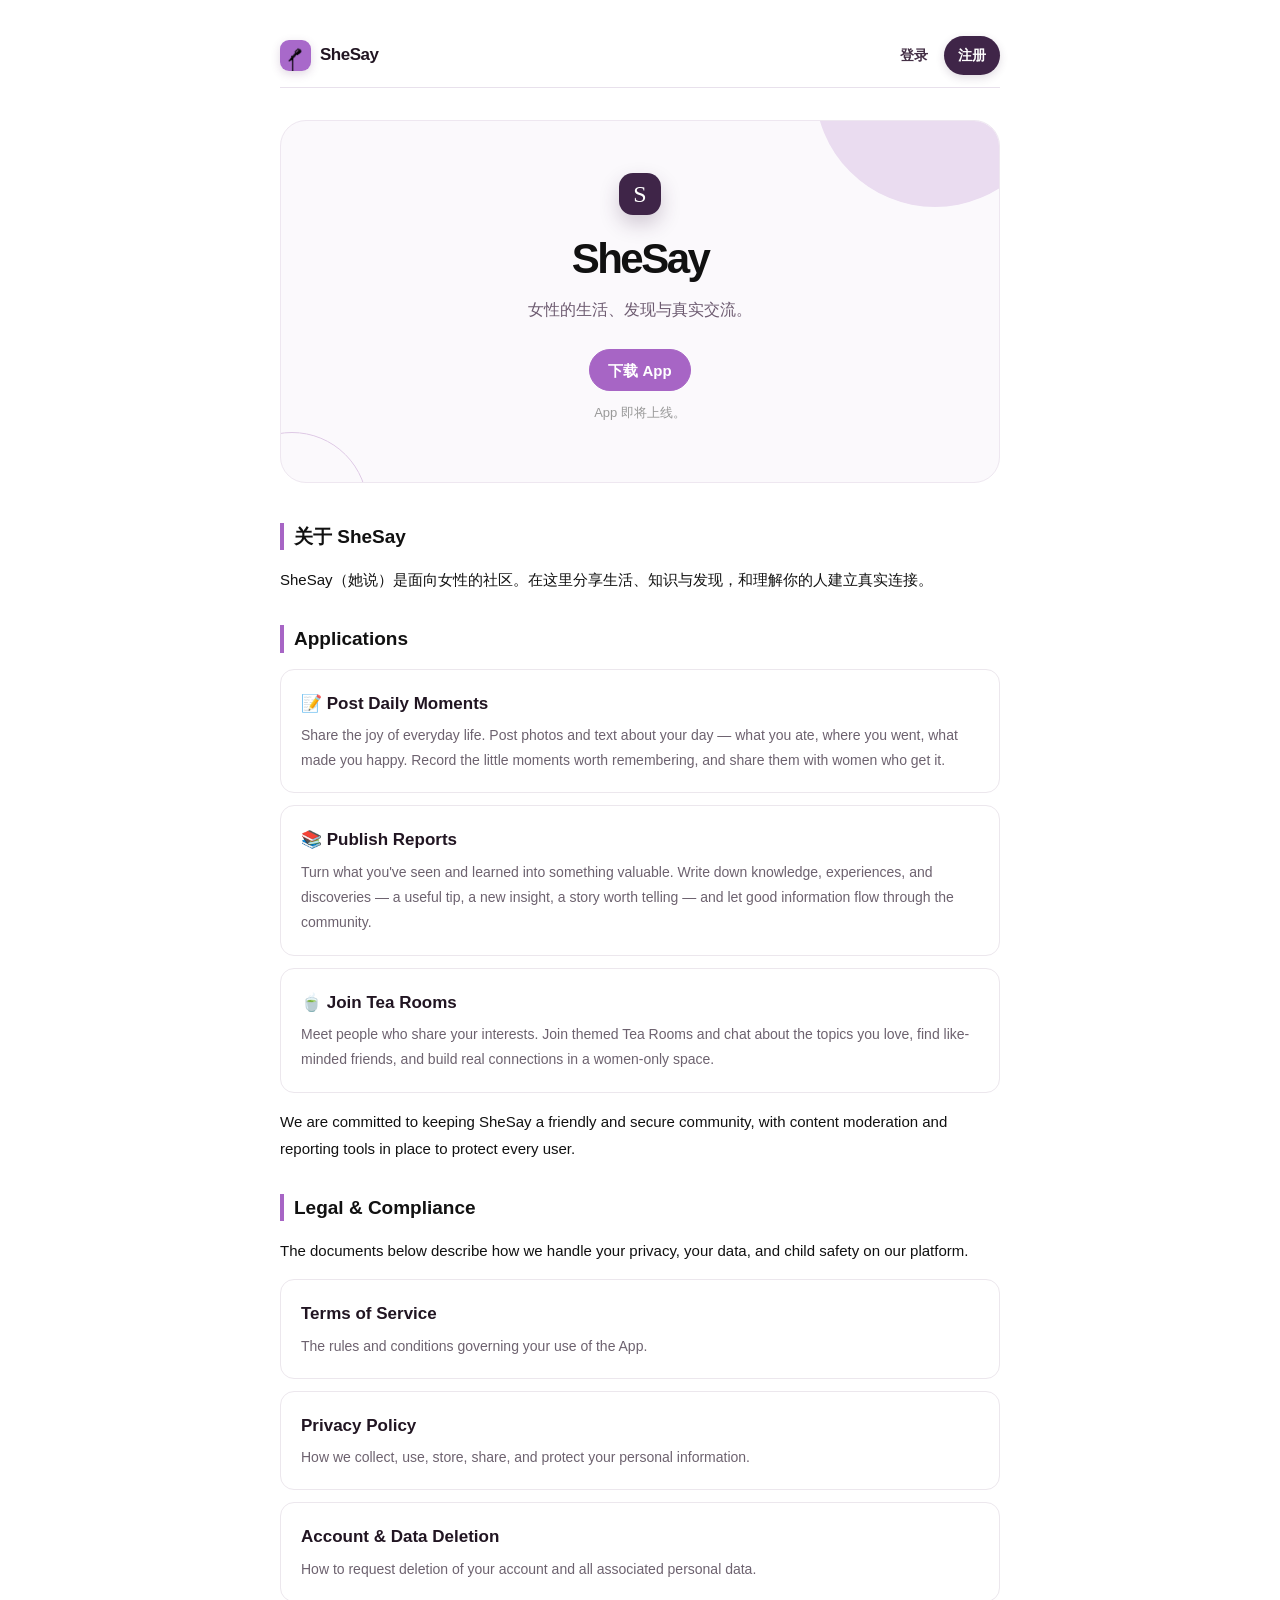
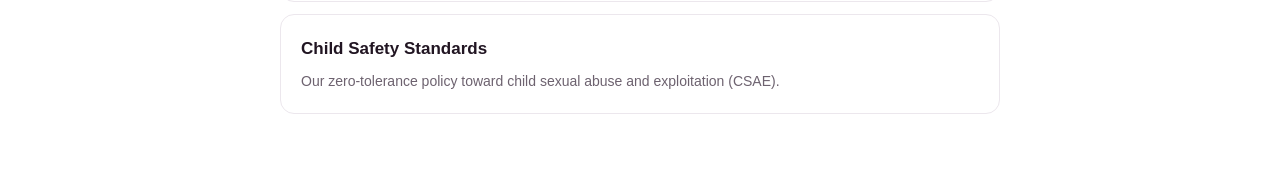
==== commit 4cbd1ea6: "Refine homepage header and remove wallet link" ====
--- a/index.html
+++ b/index.html
@@ -9,15 +9,25 @@
 </head>
 <body>
 <main class="site-shell">
+<header class="home-header">
+  <a class="home-brand" href="index.html" aria-label="SheSay 首页">
+    <img src="app-icon.png" alt="" aria-hidden="true">
+    <span>SheSay</span>
+  </a>
+  <nav class="home-auth" aria-label="账号操作">
+    <a href="auth.html#login">登录</a>
+    <a class="home-register" href="auth.html#register">注册</a>
+  </nav>
+</header>
+
 <div class="hero">
-  <img class="home-icon" src="app-icon.png" alt="SheSay app icon">
-  <h1 style="font-size: 32px;">SheSay</h1>
+  <div class="hero-mark" aria-hidden="true">S</div>
+  <h1>SheSay</h1>
   <p class="tagline">女性的生活、发现与真实交流。</p>
 
   <!-- 下载按钮：App 尚未发布，先预留占位。正式发布后把 href 替换为真实的 APK/AAB 或 Google Play 链接 -->
   <a class="download-btn" href="#">下载 App</a>
   <p class="coming-soon">App 即将上线。</p>
-  <p><a class="auth-btn" href="auth.html#login">登录</a><a class="auth-btn" href="auth.html#register">注册</a><a class="auth-btn" href="wallet.html">我的钱包</a></p>
 </div>
 
 <h2>关于 SheSay</h2>
--- a/site.css
+++ b/site.css
@@ -19,10 +19,13 @@
 .notice-box { margin-top: 12px; padding: 16px; border: 1px solid var(--line); border-radius: 8px; background: #fafafa; }
 .site-footer { margin-top: 32px; color: #888; font-size: 13px; }.site-footer a { margin-right: 12px; }
 
-.hero { padding: 12px 0 4px; text-align: center; }.hero .tagline { margin-top: 6px; color: var(--muted); font-size: 16px; }.hero .home-icon { width: 96px; height: 96px; border-radius: 22px; display: block; margin: 0 auto 12px; }
+.home-header { display:flex; align-items:center; justify-content:space-between; min-height:64px; border-bottom:1px solid #e8e1ec; }
+.home-brand { display:inline-flex; align-items:center; gap:9px; color:#211522; font-size:17px; font-weight:750; letter-spacing:-.03em; }
+.home-brand img { width:31px; height:31px; border-radius:9px; box-shadow:0 3px 10px rgba(88,39,102,.18); }.home-auth { display:flex; align-items:center; gap:16px; font-size:14px; font-weight:650; }.home-auth > a { color:#443046; }.home-auth .home-register { padding:7px 14px; border-radius:999px; background:#3f2548; color:#fff; box-shadow:0 3px 8px rgba(63,37,72,.16); }.home-auth .home-register:hover { color:#fff; background:#a765c5; }
+.hero { position:relative; overflow:hidden; margin:32px 0 40px; padding:52px 24px 44px; text-align:center; border:1px solid #eee7f0; border-radius:26px; background:#fbf9fc; }.hero::before { content:""; position:absolute; width:240px; height:240px; top:-154px; right:-56px; border-radius:50%; background:#eadcf0; }.hero::after { content:""; position:absolute; width:150px; height:150px; left:-65px; bottom:-102px; border:1px solid #dec9e5; border-radius:50%; }.hero > * { position:relative; z-index:1; }.hero h1 { font-size:42px; letter-spacing:-.06em; }.hero .tagline { margin:8px 0 25px; color:#6d5b70; font-size:16px; }.hero-mark { width:42px; height:42px; margin:0 auto 16px; display:grid; place-items:center; border-radius:14px; background:#3f2548; color:#fff; font-family:Georgia,"Songti SC",serif; font-size:24px; box-shadow:0 9px 20px rgba(63,37,72,.22); }
 .download-btn, .button { display: inline-flex; align-items: center; justify-content: center; min-height: 42px; padding: 0 18px; border: 1px solid var(--app-purple); border-radius: 22px; background: var(--app-purple); color: #fff; font-size: 15px; font-weight: 600; cursor: pointer; }
 .download-btn:hover, .button:hover { color: #fff; background: #8e4cab; }.auth-btn, .button.ghost { display: inline-flex; align-items: center; justify-content: center; min-height: 38px; padding: 0 16px; border: 1px solid #c991ca; border-radius: 20px; background: #fff; color: #6e326f; font-size: 14px; font-weight: 600; cursor: pointer; }.coming-soon { color: #999; font-size: 13px; margin-top: 10px; }
-.feature, .legal-card { display: block; margin-top: 16px; padding: 18px 20px; border: 1px solid #eee; border-radius: 8px; background: #fafafa; color: #333; text-decoration: none; }.feature:hover, .legal-card:hover { border-color: var(--app-purple); color: #333; }.feature .feature-title, .legal-card .title { color: #111; font-size: 17px; font-weight: 600; }.feature p, .legal-card .desc { margin: 4px 0 0; color: #666; font-size: 14px; }
+.feature, .legal-card { display: block; margin-top: 12px; padding: 19px 20px; border: 1px solid #ece7ed; border-radius:14px; background:#fff; color: #333; text-decoration: none; transition:transform .18s ease, border-color .18s ease, box-shadow .18s ease; }.feature:hover, .legal-card:hover { transform:translateY(-2px); border-color:#c7a2d0; box-shadow:0 10px 24px rgba(59,31,66,.07); color: #333; }.feature .feature-title, .legal-card .title { color: #211522; font-size: 17px; font-weight: 650; }.feature p, .legal-card .desc { margin: 4px 0 0; color: #6d626f; font-size: 14px; }
 .site-shell > h2 { margin-top: 32px; padding-left: 10px; border-left: 4px solid var(--app-purple); font-size: 19px; line-height: 1.45; }
 
 .auth-stage { width: min(440px, calc(100% - 36px)); margin: 48px auto; }.auth-card { padding: 0; }.auth-card h1 { margin-top: 16px; font-size: 26px; }.auth-subtitle { margin: 6px 0 22px; color: var(--muted); }.tabs { display: flex; margin-bottom: 22px; border-bottom: 1px solid var(--line); }.tabs button { padding: 10px 14px; border: 0; border-bottom: 2px solid transparent; background: none; color: #777; font-size: 15px; cursor: pointer; }.tabs button.active { border-bottom-color: var(--app-purple); color: var(--app-purple); }
@@ -30,4 +33,4 @@
 label { display: block; margin: 14px 0 6px; font-size: 14px; font-weight: 600; }input { display: block; width: 100%; min-height: 46px; padding: 10px 12px; border: 1px solid var(--line); border-radius: 8px; background: #fff; color: #111; font: inherit; outline: none; }input:focus { border-color: var(--app-purple); }.code-row { display: flex; gap: 8px; }.code-row input { min-width: 0; }.code-row .button { flex: none; min-height: 46px; }.auth-submit { width: 100%; margin-top: 24px; }.notice, .auth-note { min-height: 22px; margin: 14px 0 0; color: var(--muted); font-size: 13px; line-height: 1.55; }.notice.error { color: #a12d49; }.notice.success { color: #31755e; }.choice-panel { margin-top: 18px; padding: 14px; border: 1px solid var(--line); border-radius: 8px; background: #fafafa; }.choice-panel p { margin: 0 0 10px; font-size: 14px; }.choice-panel .button { width: 100%; margin-top: 8px; }.choice-panel .replace { border-color: #d9b5c2; color: #8b2544; }.captcha-wrap { margin-top: 14px; }.hidden { display: none !important; }
 
 .wallet-card { padding: 0; }.wallet-card h1 { font-size: 26px; }.wallet-name { margin: 8px 0 0; color: var(--muted); }.amount { margin: 8px 0 18px; font-size: 30px; font-weight: 800; }.muted { color: var(--muted); }.wallet-actions { display: flex; gap: 8px; margin-top: 16px; }.recharge { margin-top: 22px; padding-top: 20px; border-top: 1px solid var(--line); }.recharge h2 { margin: 0; font-size: 17px; }.payment-options { display: grid; grid-template-columns: 1fr 1fr; gap: 10px; margin-top: 12px; }.payment-option { min-height: 72px; padding: 12px; border: 1px solid var(--line); border-radius: 8px; background: #fff; color: #111; text-align: left; cursor: pointer; }.payment-option:hover { border-color: var(--app-purple); }.payment-option strong, .payment-option span { display: block; }.payment-option span { margin-top: 3px; color: var(--muted); font-size: 12px; }
-@media (max-width: 560px) { .site-shell, .wallet-shell { width: min(100% - 26px, 720px); padding-top: 18px; }.site-nav { gap: 10px; }.feature, .legal-card { padding: 15px; }.payment-options { grid-template-columns: 1fr; }.code-row { display: grid; grid-template-columns: 1fr; }.code-row .button { width: 100%; } }
+@media (max-width: 560px) { .site-shell, .wallet-shell { width: min(100% - 26px, 720px); padding-top: 8px; }.site-nav { gap: 10px; }.home-header { min-height:58px; }.hero { margin-top:22px; padding:40px 18px 36px; border-radius:20px; }.hero h1 { font-size:36px; }.feature, .legal-card { padding: 15px; }.payment-options { grid-template-columns: 1fr; }.code-row { display: grid; grid-template-columns: 1fr; }.code-row .button { width: 100%; } }
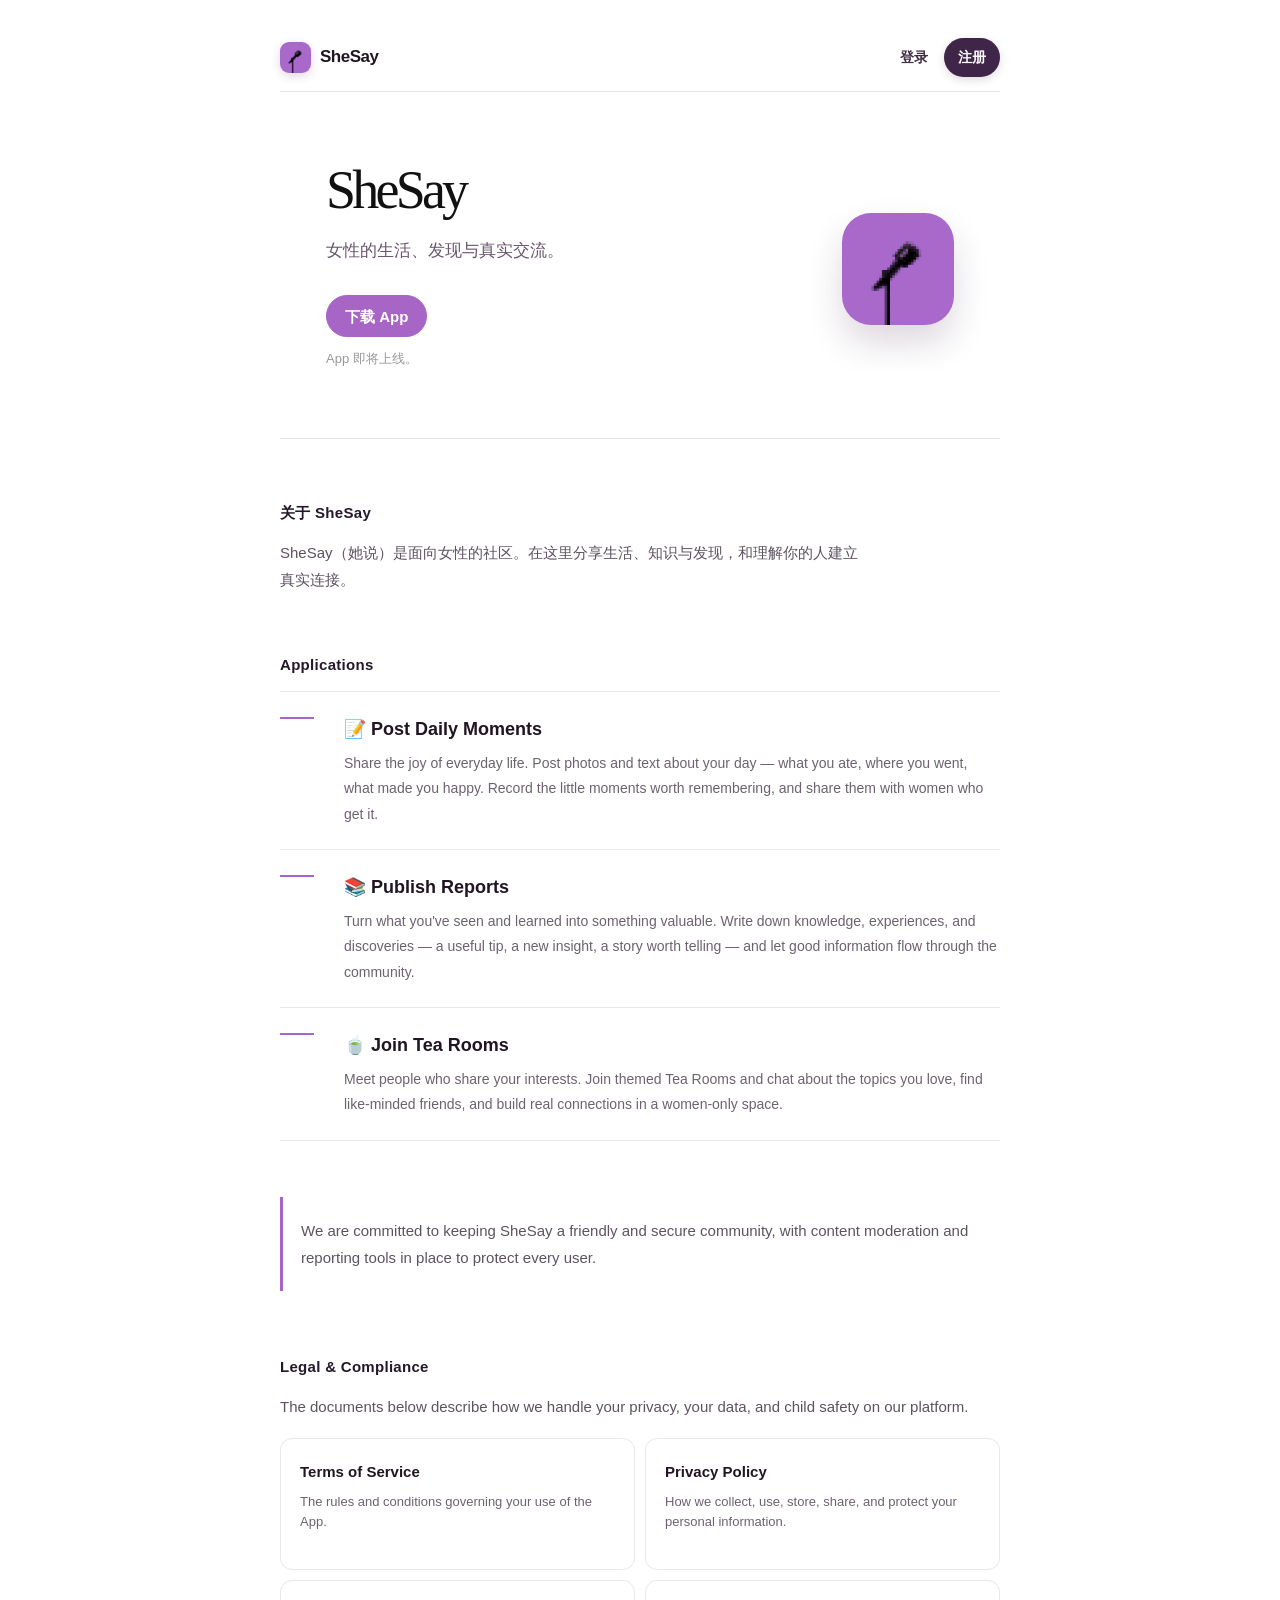
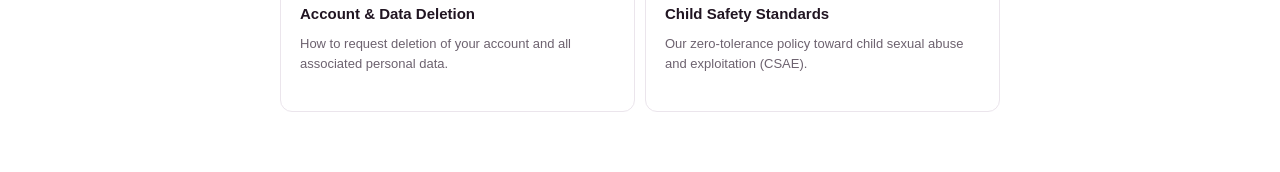
==== commit 0054bbf8: "Redesign homepage with editorial app styling" ====
--- a/index.html
+++ b/index.html
@@ -21,18 +21,22 @@
 </header>
 
 <div class="hero">
-  <div class="hero-mark" aria-hidden="true">S</div>
-  <h1>SheSay</h1>
-  <p class="tagline">女性的生活、发现与真实交流。</p>
-
-  <!-- 下载按钮：App 尚未发布，先预留占位。正式发布后把 href 替换为真实的 APK/AAB 或 Google Play 链接 -->
-  <a class="download-btn" href="#">下载 App</a>
-  <p class="coming-soon">App 即将上线。</p>
+  <div class="hero-copy">
+    <h1>SheSay</h1>
+    <p class="tagline">女性的生活、发现与真实交流。</p>
+    <!-- 下载按钮：App 尚未发布，先预留占位。正式发布后把 href 替换为真实的 APK/AAB 或 Google Play 链接 -->
+    <a class="download-btn" href="#">下载 App</a>
+    <p class="coming-soon">App 即将上线。</p>
+  </div>
+  <img class="hero-icon" src="app-icon.png" alt="">
 </div>
 
-<h2>关于 SheSay</h2>
-<p>SheSay（她说）是面向女性的社区。在这里分享生活、知识与发现，和理解你的人建立真实连接。</p>
+<section class="home-intro">
+  <h2>关于 SheSay</h2>
+  <p>SheSay（她说）是面向女性的社区。在这里分享生活、知识与发现，和理解你的人建立真实连接。</p>
+</section>
 
+<section class="home-section">
 <h2>Applications</h2>
 
 <div class="feature">
@@ -49,12 +53,15 @@
   <div class="feature-title">🍵 Join Tea Rooms</div>
   <p>Meet people who share your interests. Join themed Tea Rooms and chat about the topics you love, find like-minded friends, and build real connections in a women-only space.</p>
 </div>
+</section>
 
-<p>We are committed to keeping SheSay a friendly and secure community, with content moderation and reporting tools in place to protect every user.</p>
+<p class="commitment">We are committed to keeping SheSay a friendly and secure community, with content moderation and reporting tools in place to protect every user.</p>
 
+<section class="home-section legal-section">
 <h2>Legal &amp; Compliance</h2>
 <p>The documents below describe how we handle your privacy, your data, and child safety on our platform.</p>
 
+<div class="legal-grid">
 <a class="legal-card" href="terms-of-service.html">
   <div class="title">Terms of Service</div>
   <div class="desc">The rules and conditions governing your use of the App.</div>
@@ -74,6 +81,8 @@
   <div class="title">Child Safety Standards</div>
   <div class="desc">Our zero-tolerance policy toward child sexual abuse and exploitation (CSAE).</div>
 </a>
+</div>
+</section>
 </main>
 </body>
 </html>
--- a/site.css
+++ b/site.css
@@ -19,18 +19,17 @@
 .notice-box { margin-top: 12px; padding: 16px; border: 1px solid var(--line); border-radius: 8px; background: #fafafa; }
 .site-footer { margin-top: 32px; color: #888; font-size: 13px; }.site-footer a { margin-right: 12px; }
 
-.home-header { display:flex; align-items:center; justify-content:space-between; min-height:64px; border-bottom:1px solid #e8e1ec; }
+.home-header { display:flex; align-items:center; justify-content:space-between; min-height:68px; border-bottom:1px solid #e7e1e8; }
 .home-brand { display:inline-flex; align-items:center; gap:9px; color:#211522; font-size:17px; font-weight:750; letter-spacing:-.03em; }
 .home-brand img { width:31px; height:31px; border-radius:9px; box-shadow:0 3px 10px rgba(88,39,102,.18); }.home-auth { display:flex; align-items:center; gap:16px; font-size:14px; font-weight:650; }.home-auth > a { color:#443046; }.home-auth .home-register { padding:7px 14px; border-radius:999px; background:#3f2548; color:#fff; box-shadow:0 3px 8px rgba(63,37,72,.16); }.home-auth .home-register:hover { color:#fff; background:#a765c5; }
-.hero { position:relative; overflow:hidden; margin:32px 0 40px; padding:52px 24px 44px; text-align:center; border:1px solid #eee7f0; border-radius:26px; background:#fbf9fc; }.hero::before { content:""; position:absolute; width:240px; height:240px; top:-154px; right:-56px; border-radius:50%; background:#eadcf0; }.hero::after { content:""; position:absolute; width:150px; height:150px; left:-65px; bottom:-102px; border:1px solid #dec9e5; border-radius:50%; }.hero > * { position:relative; z-index:1; }.hero h1 { font-size:42px; letter-spacing:-.06em; }.hero .tagline { margin:8px 0 25px; color:#6d5b70; font-size:16px; }.hero-mark { width:42px; height:42px; margin:0 auto 16px; display:grid; place-items:center; border-radius:14px; background:#3f2548; color:#fff; font-family:Georgia,"Songti SC",serif; font-size:24px; box-shadow:0 9px 20px rgba(63,37,72,.22); }
+.hero { display:flex; align-items:center; justify-content:space-between; gap:38px; min-height:312px; margin:0 0 60px; padding:62px 46px 54px; border-bottom:1px solid #e7e1e8; }.hero-copy { max-width:430px; }.hero h1 { font-family:Georgia,"Songti SC",serif; font-size:54px; font-weight:500; letter-spacing:-.07em; }.hero .tagline { margin:9px 0 29px; color:#69566d; font-size:17px; }.hero-icon { width:112px; height:112px; flex:0 0 auto; border-radius:29px; box-shadow:0 18px 34px rgba(71,37,78,.18); }
 .download-btn, .button { display: inline-flex; align-items: center; justify-content: center; min-height: 42px; padding: 0 18px; border: 1px solid var(--app-purple); border-radius: 22px; background: var(--app-purple); color: #fff; font-size: 15px; font-weight: 600; cursor: pointer; }
 .download-btn:hover, .button:hover { color: #fff; background: #8e4cab; }.auth-btn, .button.ghost { display: inline-flex; align-items: center; justify-content: center; min-height: 38px; padding: 0 16px; border: 1px solid #c991ca; border-radius: 20px; background: #fff; color: #6e326f; font-size: 14px; font-weight: 600; cursor: pointer; }.coming-soon { color: #999; font-size: 13px; margin-top: 10px; }
-.feature, .legal-card { display: block; margin-top: 12px; padding: 19px 20px; border: 1px solid #ece7ed; border-radius:14px; background:#fff; color: #333; text-decoration: none; transition:transform .18s ease, border-color .18s ease, box-shadow .18s ease; }.feature:hover, .legal-card:hover { transform:translateY(-2px); border-color:#c7a2d0; box-shadow:0 10px 24px rgba(59,31,66,.07); color: #333; }.feature .feature-title, .legal-card .title { color: #211522; font-size: 17px; font-weight: 650; }.feature p, .legal-card .desc { margin: 4px 0 0; color: #6d626f; font-size: 14px; }
-.site-shell > h2 { margin-top: 32px; padding-left: 10px; border-left: 4px solid var(--app-purple); font-size: 19px; line-height: 1.45; }
+.home-intro { max-width:580px; margin-bottom:58px; }.home-section { margin-top:55px; }.home-intro h2, .home-section h2 { margin:0 0 13px; color:#25182a; font-size:15px; font-weight:750; letter-spacing:.02em; }.home-intro p, .home-section > p { margin:0; color:#5d5360; }.feature { position:relative; display:block; margin:0; padding:21px 0 22px 64px; border:0; border-bottom:1px solid #ece7ed; border-radius:0; background:transparent; color:#333; }.feature::before { content:""; position:absolute; top:25px; left:0; width:34px; height:2px; background:#a765c5; }.feature:first-of-type { border-top:1px solid #ece7ed; }.feature:hover { transform:none; border-color:#d7c5dc; box-shadow:none; color:#333; }.feature .feature-title { color:#211522; font-size:18px; font-weight:650; }.feature p { margin:6px 0 0; color:#6d626f; font-size:14px; }.commitment { margin:56px 0 0; padding:20px 0 20px 18px; border-left:3px solid #a765c5; color:#5d5360; }.legal-section { padding-top:7px; }.legal-grid { display:grid; grid-template-columns:1fr 1fr; gap:10px; margin-top:18px; }.legal-card { display:block; min-height:132px; margin:0; padding:19px; border:1px solid #ebe5ec; border-radius:12px; background:#fff; color:#333; text-decoration:none; transition:border-color .18s ease, box-shadow .18s ease; }.legal-card:hover { transform:none; border-color:#b889c6; box-shadow:0 8px 22px rgba(59,31,66,.06); color:#333; }.legal-card .title { color:#211522; font-size:15px; font-weight:650; }.legal-card .desc { margin:7px 0 0; color:#6d626f; font-size:13px; line-height:1.6; }
 
 .auth-stage { width: min(440px, calc(100% - 36px)); margin: 48px auto; }.auth-card { padding: 0; }.auth-card h1 { margin-top: 16px; font-size: 26px; }.auth-subtitle { margin: 6px 0 22px; color: var(--muted); }.tabs { display: flex; margin-bottom: 22px; border-bottom: 1px solid var(--line); }.tabs button { padding: 10px 14px; border: 0; border-bottom: 2px solid transparent; background: none; color: #777; font-size: 15px; cursor: pointer; }.tabs button.active { border-bottom-color: var(--app-purple); color: var(--app-purple); }
 .brand { color: var(--app-purple); font-size: 12px; font-weight: 700; letter-spacing: .18em; }
 label { display: block; margin: 14px 0 6px; font-size: 14px; font-weight: 600; }input { display: block; width: 100%; min-height: 46px; padding: 10px 12px; border: 1px solid var(--line); border-radius: 8px; background: #fff; color: #111; font: inherit; outline: none; }input:focus { border-color: var(--app-purple); }.code-row { display: flex; gap: 8px; }.code-row input { min-width: 0; }.code-row .button { flex: none; min-height: 46px; }.auth-submit { width: 100%; margin-top: 24px; }.notice, .auth-note { min-height: 22px; margin: 14px 0 0; color: var(--muted); font-size: 13px; line-height: 1.55; }.notice.error { color: #a12d49; }.notice.success { color: #31755e; }.choice-panel { margin-top: 18px; padding: 14px; border: 1px solid var(--line); border-radius: 8px; background: #fafafa; }.choice-panel p { margin: 0 0 10px; font-size: 14px; }.choice-panel .button { width: 100%; margin-top: 8px; }.choice-panel .replace { border-color: #d9b5c2; color: #8b2544; }.captcha-wrap { margin-top: 14px; }.hidden { display: none !important; }
 
 .wallet-card { padding: 0; }.wallet-card h1 { font-size: 26px; }.wallet-name { margin: 8px 0 0; color: var(--muted); }.amount { margin: 8px 0 18px; font-size: 30px; font-weight: 800; }.muted { color: var(--muted); }.wallet-actions { display: flex; gap: 8px; margin-top: 16px; }.recharge { margin-top: 22px; padding-top: 20px; border-top: 1px solid var(--line); }.recharge h2 { margin: 0; font-size: 17px; }.payment-options { display: grid; grid-template-columns: 1fr 1fr; gap: 10px; margin-top: 12px; }.payment-option { min-height: 72px; padding: 12px; border: 1px solid var(--line); border-radius: 8px; background: #fff; color: #111; text-align: left; cursor: pointer; }.payment-option:hover { border-color: var(--app-purple); }.payment-option strong, .payment-option span { display: block; }.payment-option span { margin-top: 3px; color: var(--muted); font-size: 12px; }
-@media (max-width: 560px) { .site-shell, .wallet-shell { width: min(100% - 26px, 720px); padding-top: 8px; }.site-nav { gap: 10px; }.home-header { min-height:58px; }.hero { margin-top:22px; padding:40px 18px 36px; border-radius:20px; }.hero h1 { font-size:36px; }.feature, .legal-card { padding: 15px; }.payment-options { grid-template-columns: 1fr; }.code-row { display: grid; grid-template-columns: 1fr; }.code-row .button { width: 100%; } }
+@media (max-width: 560px) { .site-shell, .wallet-shell { width: min(100% - 26px, 720px); padding-top: 8px; }.site-nav { gap: 10px; }.home-header { min-height:58px; }.hero { min-height:254px; gap:18px; margin-bottom:43px; padding:42px 5px 37px; }.hero h1 { font-size:42px; }.hero .tagline { font-size:15px; }.hero-icon { width:74px; height:74px; border-radius:20px; }.home-intro { margin-bottom:44px; }.home-section { margin-top:43px; }.feature { padding-left:48px; }.feature::before { width:27px; }.legal-grid { grid-template-columns:1fr; }.legal-card { min-height:0; }.payment-options { grid-template-columns: 1fr; }.code-row { display: grid; grid-template-columns: 1fr; }.code-row .button { width: 100%; } }
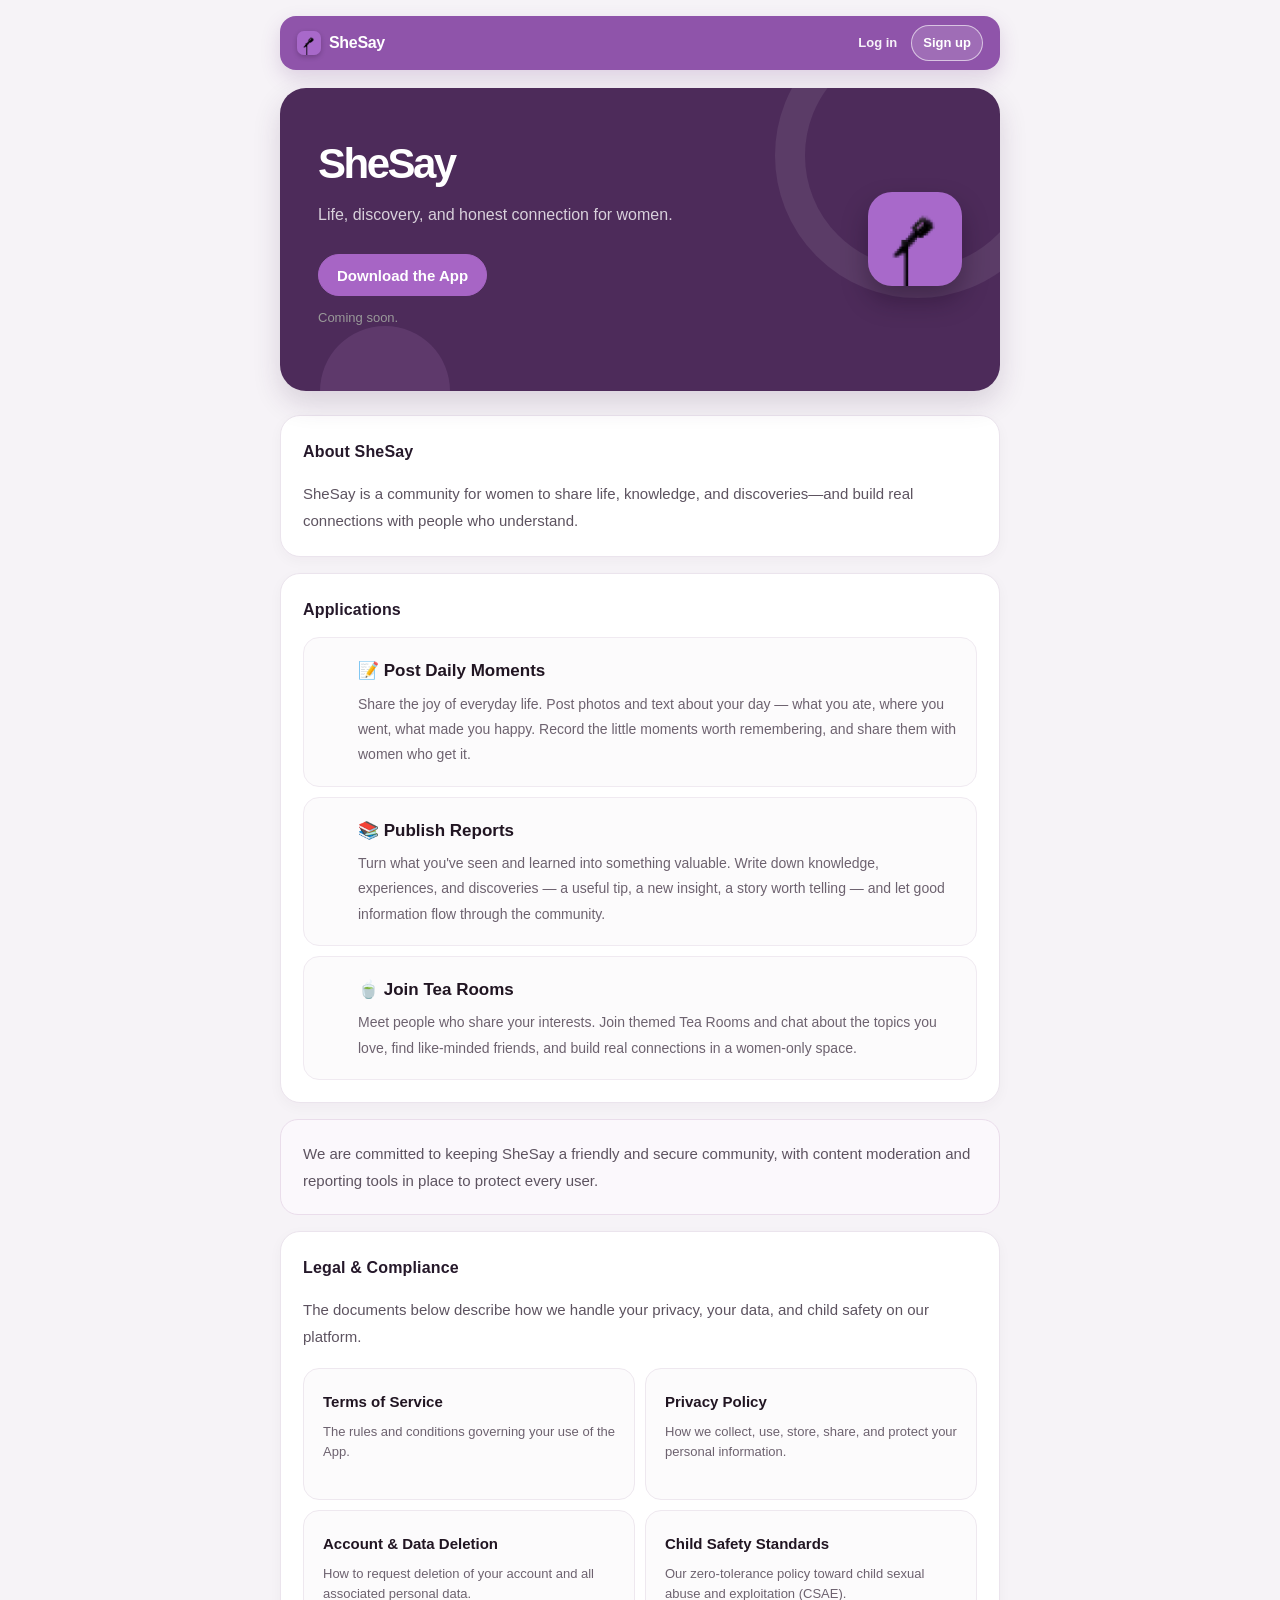
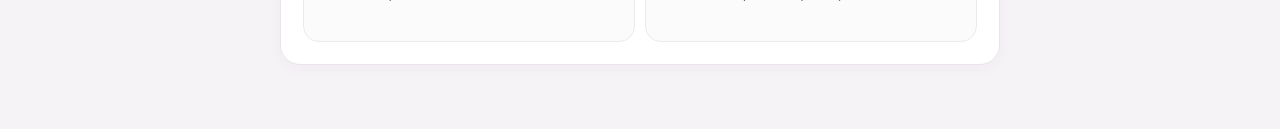
==== commit dbabb8df: "Unify website card styling and English interface" ====
--- a/index.html
+++ b/index.html
@@ -1,39 +1,39 @@
 <!DOCTYPE html>
-<html lang="zh-CN">
+<html lang="en">
 <head>
 <meta charset="UTF-8">
 <meta name="viewport" content="width=device-width, initial-scale=1.0">
 <meta name="theme-color" content="#a765c5">
-<title>SheSay — 她说</title>
+<title>SheSay</title>
 <link rel="stylesheet" href="site.css">
 </head>
 <body>
 <main class="site-shell">
 <header class="home-header">
-  <a class="home-brand" href="index.html" aria-label="SheSay 首页">
+  <a class="home-brand" href="index.html" aria-label="SheSay home">
     <img src="app-icon.png" alt="" aria-hidden="true">
     <span>SheSay</span>
   </a>
-  <nav class="home-auth" aria-label="账号操作">
-    <a href="auth.html#login">登录</a>
-    <a class="home-register" href="auth.html#register">注册</a>
+  <nav class="home-auth" aria-label="Account actions">
+    <a href="auth.html#login">Log in</a>
+    <a class="home-register" href="auth.html#register">Sign up</a>
   </nav>
 </header>
 
 <div class="hero">
   <div class="hero-copy">
     <h1>SheSay</h1>
-    <p class="tagline">女性的生活、发现与真实交流。</p>
-    <!-- 下载按钮：App 尚未发布，先预留占位。正式发布后把 href 替换为真实的 APK/AAB 或 Google Play 链接 -->
-    <a class="download-btn" href="#">下载 App</a>
-    <p class="coming-soon">App 即将上线。</p>
+    <p class="tagline">Life, discovery, and honest connection for women.</p>
+    <!-- Placeholder until the App download link is available. -->
+    <a class="download-btn" href="#">Download the App</a>
+    <p class="coming-soon">Coming soon.</p>
   </div>
   <img class="hero-icon" src="app-icon.png" alt="">
 </div>
 
 <section class="home-intro">
-  <h2>关于 SheSay</h2>
-  <p>SheSay（她说）是面向女性的社区。在这里分享生活、知识与发现，和理解你的人建立真实连接。</p>
+  <h2>About SheSay</h2>
+  <p>SheSay is a community for women to share life, knowledge, and discoveries—and build real connections with people who understand.</p>
 </section>
 
 <section class="home-section">
--- a/site.css
+++ b/site.css
@@ -1,16 +1,16 @@
 :root { --app-purple: #a765c5; --ink: #111; --muted: #666; --line: #e0e0e0; --soft: #f5f5f7; }
 * { box-sizing: border-box; }
-html, body { margin: 0; background: #fff; color: var(--ink); }
+html, body { margin: 0; background: #f6f3f7; color: var(--ink); }
 body { font-family: -apple-system, BlinkMacSystemFont, "Segoe UI", "PingFang SC", "Microsoft YaHei", sans-serif; font-size: 15px; line-height: 1.8; }
 a { color: var(--app-purple); text-decoration: none; }
 a:hover { color: #8e4cab; }
-.site-shell, .wallet-shell { width: min(720px, calc(100% - 40px)); margin: 0 auto; padding: 24px 0 60px; }
+.site-shell, .wallet-shell { width: min(720px, calc(100% - 32px)); margin: 0 auto; padding: 16px 0 64px; }
 .site-header { display: flex; align-items: center; justify-content: space-between; margin-bottom: 24px; }
 .brand-link { display: inline-flex; align-items: center; color: var(--ink); text-decoration: none; }
 .brand-mark { width: 34px; height: 34px; border-radius: 9px; margin-right: 9px; }
 .brand-word strong { font-size: 17px; }.brand-word small { display: none; }
 .site-nav { display: flex; gap: 14px; font-size: 14px; }.nav-cta { color: var(--app-purple); }
-.paper { background: #fff; }
+.paper { padding:24px; border:1px solid #ebe4ed; border-radius:20px; background:#fff; box-shadow:0 5px 16px rgba(63,31,70,.04); }
 .page-heading { padding: 0 0 18px; border-bottom: 1px solid var(--line); }
 .eyebrow { margin: 0 0 8px; color: var(--app-purple); font-size: 12px; font-weight: 700; letter-spacing: .12em; }
 h1 { margin: 0; font-size: 26px; line-height: 1.35; color: var(--ink); }
@@ -19,17 +19,17 @@
 .notice-box { margin-top: 12px; padding: 16px; border: 1px solid var(--line); border-radius: 8px; background: #fafafa; }
 .site-footer { margin-top: 32px; color: #888; font-size: 13px; }.site-footer a { margin-right: 12px; }
 
-.home-header { display:flex; align-items:center; justify-content:space-between; min-height:68px; border-bottom:1px solid #e7e1e8; }
-.home-brand { display:inline-flex; align-items:center; gap:9px; color:#211522; font-size:17px; font-weight:750; letter-spacing:-.03em; }
-.home-brand img { width:31px; height:31px; border-radius:9px; box-shadow:0 3px 10px rgba(88,39,102,.18); }.home-auth { display:flex; align-items:center; gap:16px; font-size:14px; font-weight:650; }.home-auth > a { color:#443046; }.home-auth .home-register { padding:7px 14px; border-radius:999px; background:#3f2548; color:#fff; box-shadow:0 3px 8px rgba(63,37,72,.16); }.home-auth .home-register:hover { color:#fff; background:#a765c5; }
-.hero { display:flex; align-items:center; justify-content:space-between; gap:38px; min-height:312px; margin:0 0 60px; padding:62px 46px 54px; border-bottom:1px solid #e7e1e8; }.hero-copy { max-width:430px; }.hero h1 { font-family:Georgia,"Songti SC",serif; font-size:54px; font-weight:500; letter-spacing:-.07em; }.hero .tagline { margin:9px 0 29px; color:#69566d; font-size:17px; }.hero-icon { width:112px; height:112px; flex:0 0 auto; border-radius:29px; box-shadow:0 18px 34px rgba(71,37,78,.18); }
+.home-header { display:flex; align-items:center; justify-content:space-between; min-height:54px; margin:0 0 18px; padding:0 17px; border-radius:16px; background:#8f54aa; box-shadow:0 8px 20px rgba(103,50,127,.18); }
+.home-brand { display:inline-flex; align-items:center; gap:8px; color:#fff; font-size:16px; font-weight:700; letter-spacing:-.02em; }
+.home-brand img { width:24px; height:24px; object-fit:cover; border-radius:7px; box-shadow:0 2px 5px rgba(24,9,29,.24); }.home-auth { display:flex; align-items:center; gap:14px; font-size:13px; font-weight:650; }.home-auth > a { color:rgba(255,255,255,.92); }.home-auth .home-register { padding:5px 11px; border:1px solid rgba(255,255,255,.6); border-radius:999px; background:rgba(255,255,255,.15); color:#fff; box-shadow:none; }.home-auth .home-register:hover { color:#8f54aa; background:#fff; }
+.hero { position:relative; overflow:hidden; display:flex; align-items:center; justify-content:space-between; gap:28px; min-height:292px; margin:0 0 24px; padding:48px 38px; border-radius:26px; background:#4d2b5a; box-shadow:0 12px 28px rgba(63,30,72,.16); }.hero::before { content:""; position:absolute; right:-60px; top:-75px; width:225px; height:225px; border:30px solid rgba(255,255,255,.08); border-radius:50%; }.hero::after { content:""; position:absolute; left:40px; bottom:-65px; width:130px; height:130px; background:rgba(209,158,222,.13); border-radius:50%; }.hero-copy,.hero-icon { position:relative; z-index:1; }.hero-copy { max-width:405px; }.hero h1 { color:#fff; font-size:42px; font-weight:750; letter-spacing:-.06em; }.hero .tagline { margin:8px 0 25px; color:rgba(255,255,255,.78); font-size:16px; }.hero-icon { width:94px; height:94px; flex:0 0 auto; border-radius:24px; box-shadow:0 14px 26px rgba(20,7,25,.35); }
 .download-btn, .button { display: inline-flex; align-items: center; justify-content: center; min-height: 42px; padding: 0 18px; border: 1px solid var(--app-purple); border-radius: 22px; background: var(--app-purple); color: #fff; font-size: 15px; font-weight: 600; cursor: pointer; }
 .download-btn:hover, .button:hover { color: #fff; background: #8e4cab; }.auth-btn, .button.ghost { display: inline-flex; align-items: center; justify-content: center; min-height: 38px; padding: 0 16px; border: 1px solid #c991ca; border-radius: 20px; background: #fff; color: #6e326f; font-size: 14px; font-weight: 600; cursor: pointer; }.coming-soon { color: #999; font-size: 13px; margin-top: 10px; }
-.home-intro { max-width:580px; margin-bottom:58px; }.home-section { margin-top:55px; }.home-intro h2, .home-section h2 { margin:0 0 13px; color:#25182a; font-size:15px; font-weight:750; letter-spacing:.02em; }.home-intro p, .home-section > p { margin:0; color:#5d5360; }.feature { position:relative; display:block; margin:0; padding:21px 0 22px 64px; border:0; border-bottom:1px solid #ece7ed; border-radius:0; background:transparent; color:#333; }.feature::before { content:""; position:absolute; top:25px; left:0; width:34px; height:2px; background:#a765c5; }.feature:first-of-type { border-top:1px solid #ece7ed; }.feature:hover { transform:none; border-color:#d7c5dc; box-shadow:none; color:#333; }.feature .feature-title { color:#211522; font-size:18px; font-weight:650; }.feature p { margin:6px 0 0; color:#6d626f; font-size:14px; }.commitment { margin:56px 0 0; padding:20px 0 20px 18px; border-left:3px solid #a765c5; color:#5d5360; }.legal-section { padding-top:7px; }.legal-grid { display:grid; grid-template-columns:1fr 1fr; gap:10px; margin-top:18px; }.legal-card { display:block; min-height:132px; margin:0; padding:19px; border:1px solid #ebe5ec; border-radius:12px; background:#fff; color:#333; text-decoration:none; transition:border-color .18s ease, box-shadow .18s ease; }.legal-card:hover { transform:none; border-color:#b889c6; box-shadow:0 8px 22px rgba(59,31,66,.06); color:#333; }.legal-card .title { color:#211522; font-size:15px; font-weight:650; }.legal-card .desc { margin:7px 0 0; color:#6d626f; font-size:13px; line-height:1.6; }
+.home-intro,.home-section { padding:22px; border:1px solid #ebe4ed; border-radius:20px; background:#fff; box-shadow:0 4px 14px rgba(63,31,70,.035); }.home-intro { margin-bottom:16px; }.home-section { margin-top:16px; }.home-intro h2, .home-section h2 { margin:0 0 13px; color:#25182a; font-size:16px; font-weight:750; letter-spacing:.01em; }.home-intro p, .home-section > p { margin:0; color:#5d5360; }.feature { display:block; margin-top:10px; padding:18px 18px 18px 54px; border:1px solid #f0eaf1; border-radius:16px; background:#fcfbfc; color:#333; }.feature::before { content:""; position:absolute; }.feature:hover { transform:translateY(-2px); border-color:#c99bd6; box-shadow:0 9px 18px rgba(74,33,84,.06); color:#333; }.feature .feature-title { color:#211522; font-size:17px; font-weight:650; }.feature p { margin:5px 0 0; color:#6d626f; font-size:14px; }.commitment { margin:16px 0 0; padding:20px 22px; border:1px solid #eaddeb; border-radius:18px; background:#fbf8fc; color:#5d5360; }.legal-section { padding-top:22px; }.legal-grid { display:grid; grid-template-columns:1fr 1fr; gap:10px; margin-top:18px; }.legal-card { display:block; min-height:132px; margin:0; padding:19px; border:1px solid #eee8ef; border-radius:16px; background:#fcfbfc; color:#333; text-decoration:none; transition:border-color .18s ease, box-shadow .18s ease, transform .18s ease; }.legal-card:hover { transform:translateY(-2px); border-color:#b889c6; box-shadow:0 8px 22px rgba(59,31,66,.06); color:#333; }.legal-card .title { color:#211522; font-size:15px; font-weight:650; }.legal-card .desc { margin:7px 0 0; color:#6d626f; font-size:13px; line-height:1.6; }
 
-.auth-stage { width: min(440px, calc(100% - 36px)); margin: 48px auto; }.auth-card { padding: 0; }.auth-card h1 { margin-top: 16px; font-size: 26px; }.auth-subtitle { margin: 6px 0 22px; color: var(--muted); }.tabs { display: flex; margin-bottom: 22px; border-bottom: 1px solid var(--line); }.tabs button { padding: 10px 14px; border: 0; border-bottom: 2px solid transparent; background: none; color: #777; font-size: 15px; cursor: pointer; }.tabs button.active { border-bottom-color: var(--app-purple); color: var(--app-purple); }
+.auth-stage { width: min(440px, calc(100% - 36px)); margin: 32px auto; }.auth-card { padding:28px; }.auth-card h1 { margin-top:16px; font-size:27px; }.auth-subtitle { margin:6px 0 22px; color:var(--muted); }.tabs { display:flex; margin-bottom:22px; border-bottom:1px solid var(--line); }.tabs button { padding:10px 14px; border:0; border-bottom:2px solid transparent; background:none; color:#777; font-size:15px; cursor:pointer; }.tabs button.active { border-bottom-color:var(--app-purple); color:var(--app-purple); }
 .brand { color: var(--app-purple); font-size: 12px; font-weight: 700; letter-spacing: .18em; }
 label { display: block; margin: 14px 0 6px; font-size: 14px; font-weight: 600; }input { display: block; width: 100%; min-height: 46px; padding: 10px 12px; border: 1px solid var(--line); border-radius: 8px; background: #fff; color: #111; font: inherit; outline: none; }input:focus { border-color: var(--app-purple); }.code-row { display: flex; gap: 8px; }.code-row input { min-width: 0; }.code-row .button { flex: none; min-height: 46px; }.auth-submit { width: 100%; margin-top: 24px; }.notice, .auth-note { min-height: 22px; margin: 14px 0 0; color: var(--muted); font-size: 13px; line-height: 1.55; }.notice.error { color: #a12d49; }.notice.success { color: #31755e; }.choice-panel { margin-top: 18px; padding: 14px; border: 1px solid var(--line); border-radius: 8px; background: #fafafa; }.choice-panel p { margin: 0 0 10px; font-size: 14px; }.choice-panel .button { width: 100%; margin-top: 8px; }.choice-panel .replace { border-color: #d9b5c2; color: #8b2544; }.captcha-wrap { margin-top: 14px; }.hidden { display: none !important; }
 
-.wallet-card { padding: 0; }.wallet-card h1 { font-size: 26px; }.wallet-name { margin: 8px 0 0; color: var(--muted); }.amount { margin: 8px 0 18px; font-size: 30px; font-weight: 800; }.muted { color: var(--muted); }.wallet-actions { display: flex; gap: 8px; margin-top: 16px; }.recharge { margin-top: 22px; padding-top: 20px; border-top: 1px solid var(--line); }.recharge h2 { margin: 0; font-size: 17px; }.payment-options { display: grid; grid-template-columns: 1fr 1fr; gap: 10px; margin-top: 12px; }.payment-option { min-height: 72px; padding: 12px; border: 1px solid var(--line); border-radius: 8px; background: #fff; color: #111; text-align: left; cursor: pointer; }.payment-option:hover { border-color: var(--app-purple); }.payment-option strong, .payment-option span { display: block; }.payment-option span { margin-top: 3px; color: var(--muted); font-size: 12px; }
-@media (max-width: 560px) { .site-shell, .wallet-shell { width: min(100% - 26px, 720px); padding-top: 8px; }.site-nav { gap: 10px; }.home-header { min-height:58px; }.hero { min-height:254px; gap:18px; margin-bottom:43px; padding:42px 5px 37px; }.hero h1 { font-size:42px; }.hero .tagline { font-size:15px; }.hero-icon { width:74px; height:74px; border-radius:20px; }.home-intro { margin-bottom:44px; }.home-section { margin-top:43px; }.feature { padding-left:48px; }.feature::before { width:27px; }.legal-grid { grid-template-columns:1fr; }.legal-card { min-height:0; }.payment-options { grid-template-columns: 1fr; }.code-row { display: grid; grid-template-columns: 1fr; }.code-row .button { width: 100%; } }
+.wallet-card h1 { font-size:26px; }.wallet-name { margin:8px 0 0; color:var(--muted); }.amount { margin:8px 0 18px; font-size:30px; font-weight:800; }.muted { color:var(--muted); }.wallet-actions { display:flex; gap:8px; margin-top:16px; }.recharge { margin-top:22px; padding-top:20px; border-top:1px solid var(--line); }.recharge h2 { margin:0; font-size:17px; }.payment-options { display:grid; grid-template-columns:1fr 1fr; gap:10px; margin-top:12px; }.payment-option { min-height:72px; padding:14px; border:1px solid #e6dce8; border-radius:14px; background:#fcfbfc; color:#111; text-align:left; cursor:pointer; }.payment-option:hover { border-color:var(--app-purple); }.payment-option strong,.payment-option span { display:block; }.payment-option span { margin-top:3px; color:var(--muted); font-size:12px; }
+@media (max-width: 560px) { .site-shell, .wallet-shell { width: min(100% - 26px, 720px); padding-top: 8px; }.site-nav { gap: 10px; }.home-header { margin:0 0 14px; min-height:50px; padding:0 13px; border-radius:14px; }.hero { min-height:248px; gap:14px; padding:38px 24px; border-radius:22px; }.hero h1 { font-size:38px; }.hero .tagline { font-size:15px; }.hero-icon { width:70px; height:70px; border-radius:18px; }.home-intro,.home-section { padding:18px; border-radius:17px; }.feature { padding:16px; }.legal-grid { grid-template-columns:1fr; }.legal-card { min-height:0; }.payment-options { grid-template-columns: 1fr; }.code-row { display: grid; grid-template-columns: 1fr; }.code-row .button { width: 100%; } }
